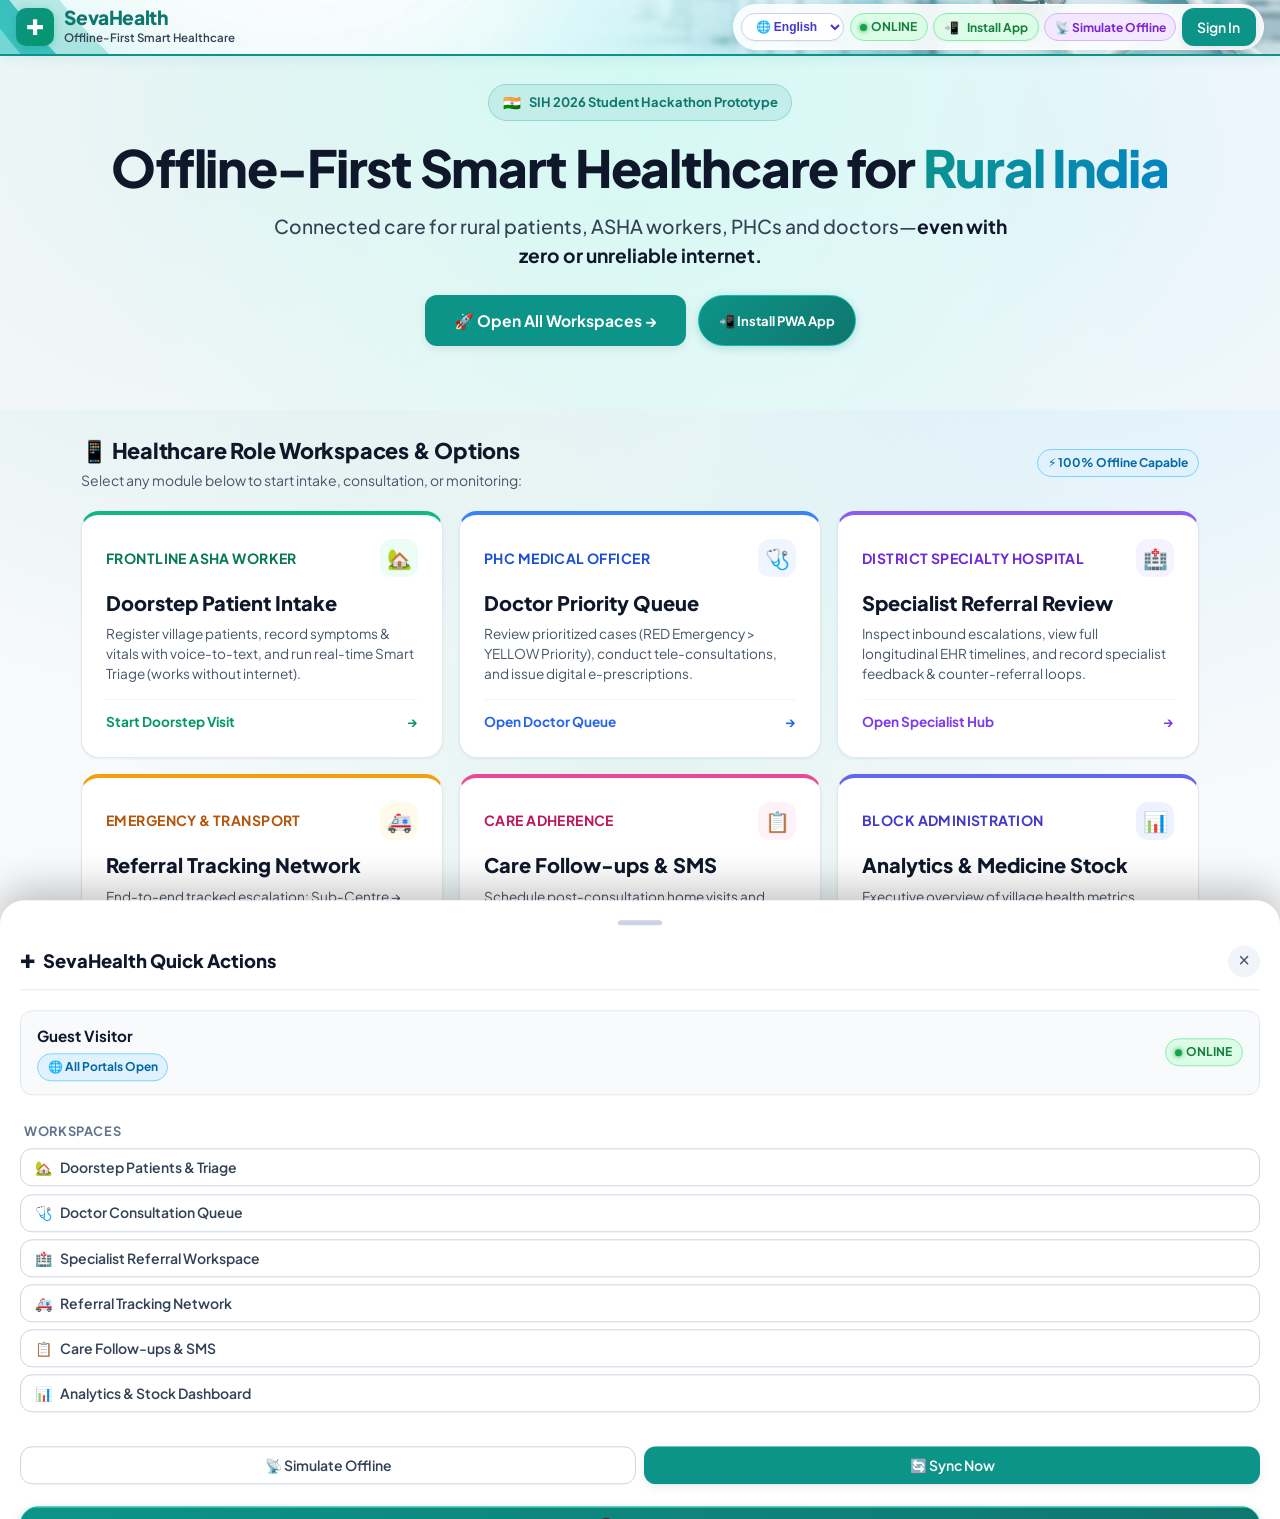
==== frontend/index.html @ 1b8fa529 "feat(mobile): add full module options hub, bottom nav, and drawer to landing page with zero header c" ====
<!DOCTYPE html>
<html lang="en">
<head>
  <meta charset="UTF-8">
  <meta name="viewport" content="width=device-width, initial-scale=1.0, maximum-scale=1.0, user-scalable=no, viewport-fit=cover">
  <title>SevaHealth - Offline-First Smart Healthcare for Rural India</title>
  <meta name="description" content="Connected care for rural patients, ASHA workers, PHCs and doctors—even with unreliable internet. SIH 2026 Prototype.">
  <link rel="manifest" href="manifest.json">
  <link rel="icon" type="image/png" sizes="192x192" href="icons/icon-192.png">
  <link rel="apple-touch-icon" href="icons/icon-192.png">
  <meta name="theme-color" content="#0d9488">
  <meta name="apple-mobile-web-app-capable" content="yes">
  <meta name="apple-mobile-web-app-status-bar-style" content="default">
  <link rel="preconnect" href="https://fonts.googleapis.com">
  <link rel="preconnect" href="https://fonts.gstatic.com" crossorigin>
  <link href="https://fonts.googleapis.com/css2?family=Plus+Jakarta+Sans:wght@400;500;600;700;800&display=swap" rel="stylesheet">
  <link rel="stylesheet" href="css/style.css?v=3.6.0">
</head>
<body class="page-landing has-bottom-nav">

  <!-- Top Navigation Header (Mobile App Bar) -->
  <header class="site-header">
    <div class="header-container">
      <a href="index.html" class="brand">
        <div class="brand-icon">✚</div>
        <div class="brand-text">
          <h1 data-i18n="app_title">SevaHealth</h1>
          <span data-i18n="app_subtitle">Offline-First Smart Healthcare</span>
        </div>
      </a>

      <div class="header-controls">
        <!-- Language Switcher -->
        <select id="lang-select">
          <option value="en">🌐 English</option>
          <option value="te">🌐 తెలుగు</option>
        </select>

        <span id="network-status-badge" class="badge badge-status-online">
          <span class="badge-status-dot status-online"></span>
          <span>ONLINE</span>
        </span>

        <!-- Desktop Only Buttons -->
        <div class="desktop-only-header" style="display: inline-flex; align-items: center; gap: 0.35rem;">
          <button id="btn-install-pwa" class="btn btn-outline btn-sm btn-pwa-pill" onclick="triggerPWAInstall()" title="Install SevaHealth App for offline use">
            <span>📲</span> <span data-i18n="btn_install_app">Install App</span>
          </button>

          <button id="btn-toggle-offline-demo" class="btn btn-outline btn-sm" onclick="toggleSimulatedOffline()">
            📡 Simulate Offline
          </button>

          <a href="login.html" class="btn btn-primary btn-sm" data-i18n="sign_in">Sign In &rarr;</a>
        </div>

        <!-- Mobile Hamburger Menu Button -->
        <button id="btn-mobile-menu" class="btn-mobile-menu" aria-label="Open Actions Menu">
          <span>☰</span>
        </button>
      </div>
    </div>
  </header>

  <!-- Hero & All Options Grid -->
  <main>
    <section style="padding: 1.75rem 1rem 2rem; background: radial-gradient(circle at 50% 5%, rgba(204, 251, 241, 0.75) 0%, rgba(248, 250, 252, 0.5) 80%);">
      <div style="max-width: 1100px; margin: 0 auto; text-align: center;">

        <div style="display: inline-flex; align-items: center; gap: 0.5rem; background: rgba(13, 148, 136, 0.1); border: 1px solid rgba(13, 148, 136, 0.25); padding: 0.35rem 0.85rem; border-radius: 9999px; margin-bottom: 1rem;">
          <span style="font-size: 0.9rem;">🇮🇳</span>
          <span style="font-size: 0.8125rem; font-weight: 700; color: #0f766e;">SIH 2026 Student Hackathon Prototype</span>
        </div>

        <h1 style="font-size: clamp(1.75rem, 5vw, 3.2rem); font-weight: 800; color: var(--slate-900); line-height: 1.2; margin-bottom: 0.85rem; letter-spacing: -0.025em;">
          Offline-First Smart Healthcare for <span style="color: var(--primary); background: linear-gradient(135deg, var(--primary), #0284c7); -webkit-background-clip: text; -webkit-text-fill-color: transparent;">Rural India</span>
        </h1>

        <p style="font-size: clamp(0.95rem, 2.2vw, 1.2rem); color: var(--slate-700); max-width: 760px; margin: 0 auto 1.5rem; line-height: 1.55; font-weight: 500;">
          Connected care for rural patients, ASHA workers, PHCs and doctors—<strong style="color: var(--slate-900);">even with zero or unreliable internet.</strong>
        </p>

        <!-- Quick Action Primary Buttons -->
        <div style="display: flex; gap: 0.75rem; justify-content: center; flex-wrap: wrap; margin-bottom: 2rem;">
          <a href="login.html" class="btn btn-primary" style="padding: 0.75rem 1.75rem; font-weight: 700;">
            🚀 Open All Workspaces &rarr;
          </a>
          <button class="btn btn-install-app" onclick="triggerPWAInstall()" style="padding: 0.75rem 1.25rem;">
            📲 Install PWA App
          </button>
        </div>

      </div>
    </section>

    <!-- App Module Options Section (Grid like Play Store / Amazon App Hub) -->
    <section style="max-width: 1150px; margin: 0 auto; padding: 1.5rem 1rem 3rem;">
      <div style="display: flex; justify-content: space-between; align-items: center; margin-bottom: 1.25rem; flex-wrap: wrap; gap: 0.5rem;">
        <div>
          <h2 style="font-size: 1.35rem; font-weight: 800; color: var(--slate-900); letter-spacing: -0.01em;">
            📱 Healthcare Role Workspaces &amp; Options
          </h2>
          <p style="font-size: 0.875rem; color: var(--slate-600);">
            Select any module below to start intake, consultation, or monitoring:
          </p>
        </div>
        <span class="badge badge-primary">⚡ 100% Offline Capable</span>
      </div>

      <!-- 6 Primary Options Tiles -->
      <div class="cards-grid" style="grid-template-columns: repeat(auto-fit, minmax(280px, 1fr)); gap: 1rem; margin-bottom: 2.5rem;">
        
        <!-- Option 1: Doorstep Intake -->
        <a href="patient.html" class="stat-card" style="text-decoration: none; border-top: 4px solid #10b981; display: flex; flex-direction: column;">
          <div class="stat-card-header">
            <span class="stat-title" style="color: #047857;">Frontline ASHA Worker</span>
            <div class="stat-icon" style="background: #ecfdf5; color: #10b981;">🏡</div>
          </div>
          <div style="font-size: 1.25rem; font-weight: 800; color: var(--slate-900); margin-bottom: 0.35rem;">
            Doorstep Patient Intake
          </div>
          <p style="font-size: 0.85rem; color: var(--slate-600); line-height: 1.45; margin-bottom: 1rem; flex: 1;">
            Register village patients, record symptoms &amp; vitals with voice-to-text, and run real-time Smart Triage (works without internet).
          </p>
          <div style="display: flex; align-items: center; justify-content: space-between; font-size: 0.85rem; font-weight: 700; color: #059669; border-top: 1px solid var(--slate-100); padding-top: 0.65rem;">
            <span>Start Doorstep Visit</span>
            <span>&rarr;</span>
          </div>
        </a>

        <!-- Option 2: Doctor Queue -->
        <a href="doctor.html" class="stat-card" style="text-decoration: none; border-top: 4px solid #3b82f6; display: flex; flex-direction: column;">
          <div class="stat-card-header">
            <span class="stat-title" style="color: #1d4ed8;">PHC Medical Officer</span>
            <div class="stat-icon" style="background: #eff6ff; color: #3b82f6;">🩺</div>
          </div>
          <div style="font-size: 1.25rem; font-weight: 800; color: var(--slate-900); margin-bottom: 0.35rem;">
            Doctor Priority Queue
          </div>
          <p style="font-size: 0.85rem; color: var(--slate-600); line-height: 1.45; margin-bottom: 1rem; flex: 1;">
            Review prioritized cases (RED Emergency &gt; YELLOW Priority), conduct tele-consultations, and issue digital e-prescriptions.
          </p>
          <div style="display: flex; align-items: center; justify-content: space-between; font-size: 0.85rem; font-weight: 700; color: #2563eb; border-top: 1px solid var(--slate-100); padding-top: 0.65rem;">
            <span>Open Doctor Queue</span>
            <span>&rarr;</span>
          </div>
        </a>

        <!-- Option 3: Specialist Portal -->
        <a href="specialist.html" class="stat-card" style="text-decoration: none; border-top: 4px solid #8b5cf6; display: flex; flex-direction: column;">
          <div class="stat-card-header">
            <span class="stat-title" style="color: #6d28d9;">District Specialty Hospital</span>
            <div class="stat-icon" style="background: #f5f3ff; color: #8b5cf6;">🏥</div>
          </div>
          <div style="font-size: 1.25rem; font-weight: 800; color: var(--slate-900); margin-bottom: 0.35rem;">
            Specialist Referral Review
          </div>
          <p style="font-size: 0.85rem; color: var(--slate-600); line-height: 1.45; margin-bottom: 1rem; flex: 1;">
            Inspect inbound escalations, view full longitudinal EHR timelines, and record specialist feedback &amp; counter-referral loops.
          </p>
          <div style="display: flex; align-items: center; justify-content: space-between; font-size: 0.85rem; font-weight: 700; color: #7c3aed; border-top: 1px solid var(--slate-100); padding-top: 0.65rem;">
            <span>Open Specialist Hub</span>
            <span>&rarr;</span>
          </div>
        </a>

        <!-- Option 4: Tracked Referrals -->
        <a href="referrals.html" class="stat-card" style="text-decoration: none; border-top: 4px solid #f59e0b; display: flex; flex-direction: column;">
          <div class="stat-card-header">
            <span class="stat-title" style="color: #b45309;">Emergency &amp; Transport</span>
            <div class="stat-icon" style="background: #fffbeb; color: #f59e0b;">🚑</div>
          </div>
          <div style="font-size: 1.25rem; font-weight: 800; color: var(--slate-900); margin-bottom: 0.35rem;">
            Referral Tracking Network
          </div>
          <p style="font-size: 0.85rem; color: var(--slate-600); line-height: 1.45; margin-bottom: 1rem; flex: 1;">
            End-to-end tracked escalation: Sub-Centre &rarr; PHC &rarr; District Hospital &rarr; Home Follow-up with zero lost cases.
          </p>
          <div style="display: flex; align-items: center; justify-content: space-between; font-size: 0.85rem; font-weight: 700; color: #d97706; border-top: 1px solid var(--slate-100); padding-top: 0.65rem;">
            <span>Track All Referrals</span>
            <span>&rarr;</span>
          </div>
        </a>

        <!-- Option 5: Follow-ups & SMS -->
        <a href="followups.html" class="stat-card" style="text-decoration: none; border-top: 4px solid #ec4899; display: flex; flex-direction: column;">
          <div class="stat-card-header">
            <span class="stat-title" style="color: #be185d;">Care Adherence</span>
            <div class="stat-icon" style="background: #fdf2f8; color: #ec4899;">📋</div>
          </div>
          <div style="font-size: 1.25rem; font-weight: 800; color: var(--slate-900); margin-bottom: 0.35rem;">
            Care Follow-ups &amp; SMS
          </div>
          <p style="font-size: 0.85rem; color: var(--slate-600); line-height: 1.45; margin-bottom: 1rem; flex: 1;">
            Schedule post-consultation home visits and trigger automated bilingual SMS reminders (English &amp; Telugu).
          </p>
          <div style="display: flex; align-items: center; justify-content: space-between; font-size: 0.85rem; font-weight: 700; color: #db2777; border-top: 1px solid var(--slate-100); padding-top: 0.65rem;">
            <span>View Follow-up Tasks</span>
            <span>&rarr;</span>
          </div>
        </a>

        <!-- Option 6: Administrator Dashboard -->
        <a href="dashboard.html" class="stat-card" style="text-decoration: none; border-top: 4px solid #6366f1; display: flex; flex-direction: column;">
          <div class="stat-card-header">
            <span class="stat-title" style="color: #4338ca;">Block Administration</span>
            <div class="stat-icon" style="background: #eef2ff; color: #6366f1;">📊</div>
          </div>
          <div style="font-size: 1.25rem; font-weight: 800; color: var(--slate-900); margin-bottom: 0.35rem;">
            Analytics &amp; Medicine Stock
          </div>
          <p style="font-size: 0.85rem; color: var(--slate-600); line-height: 1.45; margin-bottom: 1rem; flex: 1;">
            Executive overview of village health metrics, high-risk flags, PHC drug inventory, and offline sync health.
          </p>
          <div style="display: flex; align-items: center; justify-content: space-between; font-size: 0.85rem; font-weight: 700; color: #4f46e5; border-top: 1px solid var(--slate-100); padding-top: 0.65rem;">
            <span>Open Analytics Dashboard</span>
            <span>&rarr;</span>
          </div>
        </a>

      </div>

      <!-- Care Journey Visual Flow Diagram -->
      <div id="care-journey" style="background: var(--white); border: 1.5px solid var(--slate-200); border-radius: var(--radius-lg); padding: 1.75rem 1.25rem; box-shadow: var(--shadow-sm); margin-bottom: 2rem;">
        <h3 style="font-size: 1.1rem; text-transform: uppercase; letter-spacing: 0.05em; color: var(--slate-600); margin-bottom: 1rem; font-weight: 800; text-align: center;">
          🌟 Seamless Rural Care Journey (Continuous Loop)
        </h3>

        <div class="flow-diagram">
          <div class="flow-step"><span>🏡</span> Doorstep Patient</div>
          <div class="flow-arrow">&rarr;</div>
          <div class="flow-step"><span>🩺</span> ASHA Worker (Offline)</div>
          <div class="flow-arrow">&rarr;</div>
          <div class="flow-step"><span style="color:var(--risk-red);">⚡</span> Smart Triage</div>
          <div class="flow-arrow">&rarr;</div>
          <div class="flow-step"><span>👨‍⚕️</span> PHC Doctor Consult</div>
          <div class="flow-arrow">&rarr;</div>
          <div class="flow-step"><span>🚑</span> Tracked Referral</div>
          <div class="flow-arrow">&rarr;</div>
          <div class="flow-step"><span>📋</span> Home Follow-up</div>
        </div>

        <p style="font-size: 0.95rem; color: var(--primary-dark); font-weight: 700; margin-top: 1rem; text-align: center;">
          &ldquo;Care continues even when the internet does not.&rdquo;
        </p>
      </div>

    </section>
  </main>

  <!-- Mobile Actions Drawer & Backdrop -->
  <div id="mobile-drawer-backdrop" class="mobile-drawer-backdrop"></div>
  <div id="mobile-actions-drawer" class="mobile-actions-drawer">
    <div class="mobile-drawer-handle"></div>
    <div class="mobile-drawer-header">
      <div class="mobile-drawer-title">
        <span>✚</span> <span>SevaHealth Quick Actions</span>
      </div>
      <button id="mobile-drawer-close" class="mobile-drawer-close">&times;</button>
    </div>
    <div class="mobile-drawer-body">
      
      <!-- User / Guest Card -->
      <div class="mobile-drawer-user-card">
        <div>
          <strong id="mobile-user-name" style="display: block; font-size: 0.95rem; color: var(--slate-900);">Guest Visitor</strong>
          <span id="mobile-user-role-badge" class="badge badge-primary" style="margin-top: 0.25rem;">🌐 All Portals Open</span>
        </div>
        <span id="mobile-network-status-badge" class="badge badge-status-online">
          <span class="badge-status-dot status-online"></span>
          <span>ONLINE</span>
        </span>
      </div>

      <!-- Quick Links to All 6 Options -->
      <div style="display: flex; flex-direction: column; gap: 0.45rem; margin: 0.75rem 0;">
        <strong style="font-size: 0.8rem; text-transform: uppercase; color: var(--slate-500); letter-spacing: 0.05em; padding-left: 0.25rem;">Workspaces</strong>
        <a href="patient.html" class="btn btn-outline btn-sm btn-block" style="justify-content: flex-start; text-align: left;">
          <span>🏡</span> <span>Doorstep Patients &amp; Triage</span>
        </a>
        <a href="doctor.html" class="btn btn-outline btn-sm btn-block" style="justify-content: flex-start; text-align: left;">
          <span>🩺</span> <span>Doctor Consultation Queue</span>
        </a>
        <a href="specialist.html" class="btn btn-outline btn-sm btn-block" style="justify-content: flex-start; text-align: left;">
          <span>🏥</span> <span>Specialist Referral Workspace</span>
        </a>
        <a href="referrals.html" class="btn btn-outline btn-sm btn-block" style="justify-content: flex-start; text-align: left;">
          <span>🚑</span> <span>Referral Tracking Network</span>
        </a>
        <a href="followups.html" class="btn btn-outline btn-sm btn-block" style="justify-content: flex-start; text-align: left;">
          <span>📋</span> <span>Care Follow-ups &amp; SMS</span>
        </a>
        <a href="dashboard.html" class="btn btn-outline btn-sm btn-block" style="justify-content: flex-start; text-align: left;">
          <span>📊</span> <span>Analytics &amp; Stock Dashboard</span>
        </a>
      </div>

      <!-- Offline Controls -->
      <div style="display: grid; grid-template-columns: 1fr 1fr; gap: 0.5rem; margin-top: 0.5rem;">
        <button id="mobile-btn-toggle-offline" class="btn btn-outline btn-sm btn-block" onclick="toggleSimulatedOffline()">
          📡 Simulate Offline
        </button>
        <button id="mobile-btn-sync-now" class="btn btn-primary btn-sm btn-block" onclick="syncPendingRecords()">
          🔄 Sync Now
        </button>
      </div>

      <button class="btn btn-install-app btn-block" onclick="triggerPWAInstall()" style="margin-top: 0.5rem;">
        <span>📲</span> <span data-i18n="btn_install_app">Install SevaHealth App</span>
      </button>

      <a href="login.html" class="btn btn-primary btn-block" style="margin-top: 0.5rem;">
        🔑 Sign In / Switch Role &rarr;
      </a>
    </div>
  </div>

  <!-- Native Mobile Bottom Navigation Bar (5 Main Tabs) -->
  <nav class="mobile-bottom-nav">
    <a href="index.html" class="mobile-nav-item active">
      <span class="mobile-nav-icon">🏠</span>
      <span class="mobile-nav-label">Home</span>
    </a>
    <a href="dashboard.html" class="mobile-nav-item">
      <span class="mobile-nav-icon">📊</span>
      <span class="mobile-nav-label" data-i18n="nav_dashboard">Dashboard</span>
    </a>
    <a href="patient.html" class="mobile-nav-item">
      <span class="mobile-nav-icon">🏡</span>
      <span class="mobile-nav-label" data-i18n="nav_patients">Patients</span>
    </a>
    <a href="doctor.html" class="mobile-nav-item">
      <span class="mobile-nav-icon">🩺</span>
      <span class="mobile-nav-label" data-i18n="nav_doctor_queue">Doctor</span>
    </a>
    <a href="login.html" class="mobile-nav-item">
      <span class="mobile-nav-icon">🔑</span>
      <span class="mobile-nav-label" data-i18n="sign_in">Sign In</span>
    </a>
  </nav>

  <!-- Footer -->
  <footer style="background: var(--white); border-top: 1px solid var(--slate-200); padding: 1.5rem; text-align: center; font-size: 0.85rem; color: var(--slate-500); margin-top: auto;">
    <p>&copy; 2026 <strong>SevaHealth</strong> &bull; Offline-First Smart Healthcare for Rural India</p>
  </footer>

  <script src="js/api.js?v=3.6.0"></script>
  <script src="js/i18n.js?v=3.6.0"></script>
  <script src="js/offline.js?v=3.6.0"></script>
  <script src="js/auth.js?v=3.6.0"></script>
</body>
</html>
---- frontend/css/style.css ----
/* ==========================================================================
   SevaHealth - Responsive Healthcare Design System
   Offline-First Smart Healthcare for Rural India (SIH 2026 Prototype)
   ========================================================================== */

:root {
  /* Brand Palette */
  --primary: #0d9488;
  --primary-hover: #0f766e;
  --primary-dark: #115e59;
  --primary-light: #f0fdfa;
  --primary-border: #99f6e4;

  /* Neutrals */
  --slate-900: #0f172a;
  --slate-800: #1e293b;
  --slate-700: #334155;
  --slate-600: #475569;
  --slate-500: #64748b;
  --slate-400: #94a3b8;
  --slate-300: #cbd5e1;
  --slate-200: #e2e8f0;
  --slate-100: #f1f5f9;
  --slate-50: #f8fafc;
  --white: #ffffff;

  /* Triage Acuity Colors */
  --risk-red: #ef4444;
  --risk-red-bg: #fef2f2;
  --risk-red-border: #fca5a5;

  --risk-yellow: #f59e0b;
  --risk-yellow-bg: #fffbeb;
  --risk-yellow-border: #fcd34d;

  --risk-green: #10b981;
  --risk-green-bg: #ecfdf5;
  --risk-green-border: #86efac;

  /* Status Badges */
  --status-info: #3b82f6;
  --status-purple: #8b5cf6;

  /* Layout & Typography */
  --font-family: 'Plus Jakarta Sans', system-ui, -apple-system, sans-serif;
  --radius-sm: 8px;
  --radius-md: 12px;
  --radius-lg: 18px;
  --radius-full: 9999px;
  --shadow-xs: 0 1px 3px rgba(15, 23, 42, 0.06);
  --shadow-sm: 0 3px 8px rgba(15, 23, 42, 0.08);
  --shadow-md: 0 8px 18px rgba(15, 23, 42, 0.1);
  --shadow-lg: 0 14px 32px rgba(15, 23, 42, 0.12);
  --shadow-xl: 0 24px 44px rgba(15, 23, 42, 0.16);
  --transition: all 0.2s ease-in-out;
  --bottom-nav-height: 60px;
  --safe-bottom: env(safe-area-inset-bottom, 0px);
  --safe-top: env(safe-area-inset-top, 0px);
}

html {
  box-sizing: border-box;
  -webkit-text-size-adjust: 100%;
  overflow-x: hidden;
  width: 100%;
}

*, *::before, *::after {
  box-sizing: border-box;
  margin: 0;
  padding: 0;
}

body {
  font-family: var(--font-family);
  background-color: #f8fafc;
  background-image: radial-gradient(circle at 15% 15%, rgba(13, 148, 136, 0.08) 0%, transparent 40%),
                    radial-gradient(circle at 85% 20%, rgba(14, 165, 233, 0.08) 0%, transparent 45%),
                    linear-gradient(180deg, #f0fdfa 0%, #f8fafc 300px, #f1f5f9 100%);
  background-attachment: fixed;
  color: var(--slate-800);
  font-size: 16px;
  line-height: 1.6;
  min-height: 100vh;
  min-height: 100dvh;
  display: flex;
  flex-direction: column;
  -webkit-font-smoothing: antialiased;
  overflow-x: hidden;
  width: 100%;
  max-width: 100vw;
}

/* Page-Specific Relevant Healthcare Backgrounds */
body.page-landing {
  background: radial-gradient(circle at 15% 12%, rgba(13, 148, 136, 0.14) 0%, transparent 45%),
              radial-gradient(circle at 85% 18%, rgba(14, 165, 233, 0.14) 0%, transparent 50%),
              radial-gradient(circle at 50% 80%, rgba(16, 185, 129, 0.09) 0%, transparent 55%),
              #f8fafc;
  background-attachment: fixed;
}

body.page-login {
  background-color: #051329 !important;
  background-image: linear-gradient(135deg, rgba(8, 24, 48, 0.60) 0%, rgba(3, 15, 38, 0.78) 100%),
                    url('../images/login-bg.jpg') !important;
  background-position: center center !important;
  background-size: cover !important;
  background-repeat: no-repeat !important;
  background-attachment: fixed !important;
  min-height: 100vh !important;
  min-height: 100dvh !important;
}

body.page-dashboard {
  background: radial-gradient(circle at 90% 12%, rgba(14, 165, 233, 0.11) 0%, transparent 40%),
              radial-gradient(circle at 10% 28%, rgba(13, 148, 136, 0.10) 0%, transparent 45%),
              linear-gradient(180deg, #f0fdfa 0%, #f8fafc 240px, #f1f5f9 100%);
  background-attachment: fixed;
}

body.page-patient {
  background: radial-gradient(circle at 20% 15%, rgba(16, 185, 129, 0.12) 0%, transparent 45%),
              radial-gradient(circle at 80% 40%, rgba(13, 148, 136, 0.10) 0%, transparent 45%),
              linear-gradient(180deg, #ecfdf5 0%, #f8fafc 260px, #f1f5f9 100%);
  background-attachment: fixed;
}

body.page-doctor {
  background: radial-gradient(circle at 75% 15%, rgba(59, 130, 246, 0.11) 0%, transparent 45%),
              radial-gradient(circle at 20% 55%, rgba(13, 148, 136, 0.10) 0%, transparent 40%),
              linear-gradient(180deg, #eff6ff 0%, #f8fafc 260px, #f1f5f9 100%);
  background-attachment: fixed;
}

body.page-specialist {
  background: radial-gradient(circle at 80% 15%, rgba(139, 92, 246, 0.14) 0%, transparent 45%),
              radial-gradient(circle at 15% 45%, rgba(14, 165, 233, 0.10) 0%, transparent 40%),
              linear-gradient(180deg, #f5f3ff 0%, #f8fafc 260px, #f1f5f9 100%);
  background-attachment: fixed;
}

body.page-referrals {
  background: radial-gradient(circle at 85% 18%, rgba(245, 158, 11, 0.10) 0%, transparent 45%),
              radial-gradient(circle at 15% 35%, rgba(99, 102, 241, 0.10) 0%, transparent 45%),
              linear-gradient(180deg, #fffbeb 0%, #f8fafc 260px, #f1f5f9 100%);
  background-attachment: fixed;
}

body.page-followups {
  background: radial-gradient(circle at 25% 18%, rgba(139, 92, 246, 0.10) 0%, transparent 45%),
              radial-gradient(circle at 80% 50%, rgba(16, 185, 129, 0.10) 0%, transparent 45%),
              linear-gradient(180deg, #fdf4ff 0%, #f8fafc 260px, #f1f5f9 100%);
  background-attachment: fixed;
}

a {
  color: var(--primary);
  text-decoration: none;
  transition: var(--transition);
}

a:hover {
  color: var(--primary-hover);
}

.code-font {
  font-family: 'Consolas', 'Courier New', monospace;
  font-size: 0.95rem;
  letter-spacing: 0.04em;
}

.text-muted { color: var(--slate-500); font-size: 0.875rem; }
.text-danger { color: var(--risk-red); }

/* --------------------------------------------------------------------------
   Header & Top Navigation
   -------------------------------------------------------------------------- */
.site-header {
  background: #ffffff url('../images/header-banner.jpg') no-repeat right center / cover;
  border-bottom: 2px solid #0d9488;
  position: sticky;
  top: 0;
  z-index: 100;
  box-shadow: 0 2px 12px rgba(13, 148, 136, 0.1);
  min-height: 52px;
  display: flex;
  align-items: center;
  width: 100%;
}

.header-container {
  max-width: 1560px;
  width: 100%;
  margin: 0 auto;
  padding: 0.25rem 1rem;
  display: flex;
  align-items: center;
  justify-content: space-between;
  gap: 0.5rem;
}

.brand {
  display: flex;
  align-items: center;
  gap: 0.65rem;
  text-decoration: none;
  background: transparent !important;
  padding: 0.1rem 0;
  flex-shrink: 0;
}

.brand-icon {
  width: 38px;
  height: 38px;
  background: linear-gradient(135deg, #0d9488, #059669);
  color: var(--white);
  border-radius: 10px;
  display: flex;
  align-items: center;
  justify-content: center;
  font-size: 1.35rem;
  font-weight: 800;
  box-shadow: 0 2px 8px rgba(13, 148, 136, 0.3);
  flex-shrink: 0;
}

.brand-text h1 {
  font-size: 1.2rem;
  font-weight: 800;
  color: #0f766e;
  line-height: 1.1;
  letter-spacing: -0.02em;
  margin: 0;
}

.brand-text span {
  font-size: 0.72rem;
  font-weight: 600;
  color: #334155;
  display: block;
  margin-top: 0.05rem;
  white-space: nowrap;
}

.header-controls {
  display: flex;
  align-items: center;
  gap: 0.35rem;
  background: rgba(255, 255, 255, 0.88);
  backdrop-filter: blur(12px);
  -webkit-backdrop-filter: blur(12px);
  padding: 0.2rem 0.45rem;
  border-radius: 9999px;
  border: 1px solid rgba(255, 255, 255, 0.95);
  box-shadow: 0 1px 6px rgba(0, 0, 0, 0.04);
}

/* --------------------------------------------------------------------------
   Badges & Pills matching Reference Header (Ultra-Compact)
   -------------------------------------------------------------------------- */
.badge {
  display: inline-flex;
  align-items: center;
  gap: 0.25rem;
  padding: 0.25rem 0.6rem;
  font-size: 0.75rem;
  font-weight: 700;
  border-radius: 9999px;
  line-height: 1;
  white-space: nowrap;
  flex-shrink: 0;
}

#lang-select {
  width: auto !important;
  max-width: 110px !important;
  background: #ffffff;
  color: #4338ca;
  border: 1.5px solid #cbd5e1;
  border-radius: 9999px;
  font-weight: 700;
  font-size: 0.75rem !important;
  padding: 0.25rem 0.6rem !important;
  min-height: 28px !important;
  cursor: pointer;
  box-shadow: 0 1px 2px rgba(0, 0, 0, 0.04);
  outline: none;
  transition: all 0.2s ease;
  white-space: nowrap;
  flex-shrink: 0;
}

#lang-select:hover {
  border-color: #818cf8;
}

#btn-install-pwa, .btn-pwa-pill {
  background: #dcfce7 !important;
  color: #15803d !important;
  border: 1px solid #86efac !important;
  border-radius: 9999px !important;
  font-size: 0.75rem !important;
  font-weight: 700 !important;
  padding: 0.25rem 0.6rem !important;
  min-height: 28px !important;
  box-shadow: 0 1px 2px rgba(22, 163, 74, 0.08) !important;
  cursor: pointer;
  white-space: nowrap;
  flex-shrink: 0;
}

#btn-toggle-offline-demo {
  background: #f3e8ff !important;
  color: #7e22ce !important;
  border: 1px solid #d8b4fe !important;
  border-radius: 9999px !important;
  font-size: 0.75rem !important;
  font-weight: 700 !important;
  padding: 0.25rem 0.6rem !important;
  min-height: 28px !important;
  cursor: pointer;
  transition: all 0.2s ease;
  white-space: nowrap;
  flex-shrink: 0;
}

#btn-toggle-offline-demo:hover {
  background: #e9d5ff !important;
  transform: translateY(-1px);
}

.badge-status-online {
  background: #dcfce7 !important;
  color: #15803d !important;
  border: 1px solid #86efac !important;
  border-radius: 9999px !important;
  font-weight: 700 !important;
  font-size: 0.75rem !important;
  padding: 0.25rem 0.6rem !important;
  min-height: 28px !important;
  white-space: nowrap;
  flex-shrink: 0;
}

.badge-status-offline {
  background: #fee2e2 !important;
  color: #991b1b !important;
  border: 1px solid #fca5a5 !important;
  border-radius: 9999px !important;
  font-weight: 800 !important;
  font-size: 0.75rem !important;
  padding: 0.25rem 0.6rem !important;
  min-height: 28px !important;
  white-space: nowrap;
  flex-shrink: 0;
  animation: pulse 2s infinite;
}

.badge-status-dot {
  width: 7px;
  height: 7px;
  border-radius: 50%;
  background-color: currentColor;
}

.status-online {
  color: #16a34a !important;
  background-color: #16a34a !important;
  box-shadow: 0 0 5px #16a34a;
}

.status-offline {
  color: #dc2626 !important;
  background-color: #dc2626 !important;
}

#sync-status-indicator, .badge-primary {
  background: #e0f2fe !important;
  color: #0369a1 !important;
  border: 1px solid #7dd3fc !important;
  border-radius: 9999px !important;
  font-weight: 700 !important;
  font-size: 0.75rem !important;
  padding: 0.25rem 0.6rem !important;
  min-height: 28px !important;
  white-space: nowrap;
  flex-shrink: 0;
}

#btn-sync-now {
  background: #0d9488 !important;
  color: #ffffff !important;
  border: none !important;
  border-radius: 9999px !important;
  font-weight: 700 !important;
  font-size: 0.75rem !important;
  padding: 0.25rem 0.75rem !important;
  min-height: 28px !important;
  box-shadow: 0 2px 6px rgba(13, 148, 136, 0.25) !important;
  cursor: pointer;
  transition: all 0.2s ease;
  white-space: nowrap;
  flex-shrink: 0;
}

#btn-sync-now:hover {
  background: #0f766e !important;
  transform: translateY(-1px);
  box-shadow: 0 3px 10px rgba(13, 148, 136, 0.35) !important;
}

#user-role-badge {
  border-radius: 9999px !important;
  font-weight: 700 !important;
  font-size: 0.75rem !important;
  padding: 0.25rem 0.6rem !important;
  min-height: 28px !important;
  white-space: nowrap;
  flex-shrink: 0;
}

.badge-healthworker {
  background: #fef3c7 !important;
  color: #b45309 !important;
  border: 1px solid #fcd34d !important;
}

.badge-doctor {
  background: #eff6ff !important;
  color: #1d4ed8 !important;
  border: 1px solid #93c5fd !important;
}

.badge-specialist {
  background: #f5f3ff !important;
  color: #6d28d9 !important;
  border: 1px solid #c4b5fd !important;
}

.badge-admin {
  background: #fdf4ff !important;
  color: #86198f !important;
  border: 1px solid #f0abfc !important;
}

#btn-logout {
  background: #ffffff !important;
  color: #ef4444 !important;
  border: 1.5px solid #fca5a5 !important;
  border-radius: 9999px !important;
  font-weight: 700 !important;
  font-size: 0.75rem !important;
  padding: 0.25rem 0.7rem !important;
  min-height: 28px !important;
  box-shadow: 0 1px 3px rgba(239, 68, 68, 0.08) !important;
  cursor: pointer;
  transition: all 0.2s ease;
  white-space: nowrap;
  flex-shrink: 0;
}

#btn-logout:hover {
  background: #fef2f2 !important;
  border-color: #ef4444 !important;
  transform: translateY(-1px);
}

.badge-warning { background: var(--risk-yellow-bg); color: #92400e; border: 1px solid var(--risk-yellow-border); }
.badge-danger { background: var(--risk-red-bg); color: #991b1b; border: 1px solid var(--risk-red-border); }

.badge-risk-red { background: var(--risk-red-bg); color: #b91c1c; border: 1px solid var(--risk-red-border); font-weight: 800; font-size: 0.85rem; }
.badge-risk-yellow { background: var(--risk-yellow-bg); color: #b45309; border: 1px solid var(--risk-yellow-border); font-weight: 800; font-size: 0.85rem; }
.badge-risk-green { background: var(--risk-green-bg); color: #047857; border: 1px solid var(--risk-green-border); font-weight: 800; font-size: 0.85rem; }



@keyframes pulse {
  0%, 100% { opacity: 1; }
  50% { opacity: 0.6; }
}

/* --------------------------------------------------------------------------
   Buttons & Form Controls
   -------------------------------------------------------------------------- */
.btn {
  display: inline-flex;
  align-items: center;
  justify-content: center;
  gap: 0.5rem;
  font-family: inherit;
  font-size: 0.98rem;
  font-weight: 600;
  padding: 0.68rem 1.35rem;
  min-height: 46px;
  border-radius: var(--radius-md);
  border: 1px solid transparent;
  cursor: pointer;
  transition: var(--transition);
  text-decoration: none;
}

.btn-primary { background: var(--primary); color: var(--white); box-shadow: var(--shadow-sm); }
.btn-primary:hover { background: var(--primary-hover); transform: translateY(-1px); box-shadow: var(--shadow-md); }
.btn-outline { background: var(--white); color: var(--slate-700); border-color: var(--slate-300); }
.btn-outline:hover { background: var(--slate-100); color: var(--slate-900); }
.btn-danger-outline { background: transparent; color: var(--risk-red); border-color: var(--risk-red-border); }
.btn-danger-outline:hover { background: var(--risk-red-bg); }

.btn-sm { min-height: 38px; padding: 0.35rem 0.9rem; font-size: 0.875rem; }
.btn-block { width: 100%; }

.form-group { margin-bottom: 1.25rem; }
.form-label { display: block; font-size: 0.95rem; font-weight: 700; color: var(--slate-800); margin-bottom: 0.4rem; }

.form-input, .form-select, .form-textarea {
  width: 100%;
  min-height: 46px;
  padding: 0.68rem 0.95rem;
  font-family: inherit;
  font-size: 1rem;
  color: var(--slate-900);
  background: var(--slate-50);
  border: 1.5px solid var(--slate-300);
  border-radius: var(--radius-md);
  transition: var(--transition);
}

.form-input:focus, .form-select:focus, .form-textarea:focus {
  outline: none;
  border-color: var(--primary);
  background: var(--white);
  box-shadow: 0 0 0 3.5px rgba(13, 148, 136, 0.18);
}

.form-textarea { min-height: 95px; resize: vertical; }

.voice-recording {
  background: #fee2e2 !important;
  color: #b91c1c !important;
  border-color: #f87171 !important;
  animation: pulse 1s infinite;
}

/* --------------------------------------------------------------------------
   App Layout Shell
   -------------------------------------------------------------------------- */
.app-layout {
  display: flex;
  flex: 1;
  min-height: calc(100vh - 68px);
  background: transparent;
}

.app-sidebar {
  width: 270px;
  background: rgba(255, 255, 255, 0.96);
  backdrop-filter: blur(10px);
  border-right: 1px solid var(--slate-200);
  display: flex;
  flex-direction: column;
  box-shadow: var(--shadow-xs);
}

.sidebar-nav {
  padding: 1.25rem 0.85rem;
  display: flex;
  flex-direction: column;
  gap: 0.45rem;
}

.nav-link {
  display: flex;
  align-items: center;
  gap: 0.85rem;
  padding: 0.75rem 1rem;
  border-radius: var(--radius-md);
  color: var(--slate-700);
  font-size: 0.95rem;
  font-weight: 600;
  text-decoration: none;
  transition: var(--transition);
}

.nav-link:hover { background: var(--slate-100); color: var(--slate-900); }
.nav-link.active { background: var(--primary-light); color: var(--primary-dark); border: 1px solid var(--primary-border); font-weight: 700; }

.app-main-content {
  flex: 1;
  padding: 1.75rem 2rem;
  max-width: 1350px;
  margin: 0 auto;
  width: 100%;
}

/* --------------------------------------------------------------------------
   Dashboard & Hero Banners
   -------------------------------------------------------------------------- */
.welcome-banner {
  background: linear-gradient(135deg, var(--slate-900), #1e293b);
  color: var(--white);
  border-radius: var(--radius-lg);
  padding: 1.75rem 2rem;
  margin-bottom: 2rem;
  display: flex;
  flex-wrap: wrap;
  align-items: center;
  justify-content: space-between;
  gap: 1.25rem;
  box-shadow: var(--shadow-sm);
}

.banner-pill {
  background: rgba(255, 255, 255, 0.15);
  border: 1px solid rgba(255, 255, 255, 0.25);
  padding: 0.45rem 1rem;
  border-radius: var(--radius-full);
  font-size: 0.875rem;
  font-weight: 600;
}

/* --------------------------------------------------------------------------
   KPI Metric Cards Grid (6+ KPIs)
   -------------------------------------------------------------------------- */
.cards-grid {
  display: grid;
  grid-template-columns: repeat(auto-fit, minmax(220px, 1fr));
  gap: 1.5rem;
  margin-bottom: 2.25rem;
}

.stat-card {
  background: var(--white);
  border-radius: var(--radius-lg);
  border: 1px solid var(--slate-200);
  padding: 1.5rem;
  box-shadow: var(--shadow-xs);
  transition: var(--transition);
}

.stat-card:hover { transform: translateY(-2px); box-shadow: var(--shadow-md); }
.stat-card-header { display: flex; align-items: center; justify-content: space-between; margin-bottom: 0.6rem; }
.stat-title { font-size: 0.875rem; font-weight: 700; color: var(--slate-600); text-transform: uppercase; letter-spacing: 0.03em; }
.stat-icon { width: 38px; height: 38px; border-radius: var(--radius-md); display: flex; align-items: center; justify-content: center; font-size: 1.25rem; }
.stat-value { font-size: 2.5rem; font-weight: 800; color: var(--slate-900); line-height: 1; margin-bottom: 0.4rem; }
.stat-footer { font-size: 0.8125rem; color: var(--slate-500); }

/* --------------------------------------------------------------------------
   Smart Triage Result Box
   -------------------------------------------------------------------------- */
.triage-result-card {
  border-radius: var(--radius-lg);
  padding: 1.75rem;
  margin: 1.75rem 0;
  box-shadow: var(--shadow-md);
  border: 2px solid;
}

.triage-result-red { background: var(--risk-red-bg); border-color: var(--risk-red); }
.triage-result-yellow { background: var(--risk-yellow-bg); border-color: var(--risk-yellow); }
.triage-result-green { background: var(--risk-green-bg); border-color: var(--risk-green); }

.triage-header { display: flex; align-items: center; justify-content: space-between; margin-bottom: 1rem; flex-wrap: wrap; gap: 0.75rem; }
.triage-badge-pill { font-size: 1.15rem; padding: 0.45rem 1.15rem; border-radius: var(--radius-full); }
.triage-dest-tag { font-size: 0.95rem; font-weight: 700; background: rgba(0,0,0,0.06); padding: 0.35rem 0.85rem; border-radius: var(--radius-sm); }
.triage-row { margin-bottom: 0.6rem; font-size: 1rem; }
.triage-label { font-weight: 700; }
.triage-val { font-weight: 500; }

/* --------------------------------------------------------------------------
   Doctor Priority Queue Cards
   -------------------------------------------------------------------------- */
.doctor-queue-card {
  background: var(--white);
  border: 1px solid var(--slate-200);
  border-radius: var(--radius-lg);
  padding: 1.5rem;
  margin-bottom: 1.5rem;
  box-shadow: var(--shadow-xs);
  transition: var(--transition);
}

.queue-card-red { border-left: 6px solid var(--risk-red); background: #fffbfb; }
.queue-card-yellow { border-left: 6px solid var(--risk-yellow); background: #fffdfa; }

.queue-card-top { display: flex; align-items: center; justify-content: space-between; margin-bottom: 1rem; flex-wrap: wrap; gap: 0.85rem; }
.queue-patient-meta { display: flex; align-items: center; gap: 0.75rem; flex-wrap: wrap; }
.queue-patient-name { font-size: 1.15rem; font-weight: 800; color: var(--slate-900); }
.queue-village { font-size: 0.875rem; color: var(--slate-500); }

.queue-vitals-row { display: flex; gap: 0.6rem; flex-wrap: wrap; margin-bottom: 0.85rem; }
.v-pill { background: var(--slate-100); border: 1px solid var(--slate-200); padding: 0.35rem 0.75rem; border-radius: var(--radius-sm); font-size: 0.875rem; font-weight: 600; }

.queue-symptoms-snippet { font-size: 0.95rem; color: var(--slate-700); margin-bottom: 0.6rem; }
.queue-card-footer { font-size: 0.8125rem; color: var(--slate-500); border-top: 1px dashed var(--slate-200); padding-top: 0.6rem; }

/* --------------------------------------------------------------------------
   Care Journey Longitudinal Timeline
   -------------------------------------------------------------------------- */
.timeline-container {
  position: relative;
  padding-left: 2.25rem;
  margin-top: 1.75rem;
}

.timeline-container::before {
  content: '';
  position: absolute;
  left: 8px;
  top: 0;
  bottom: 0;
  width: 3px;
  background: var(--slate-200);
}

.timeline-item {
  position: relative;
  margin-bottom: 1.75rem;
}

.timeline-marker {
  position: absolute;
  left: -2.25rem;
  top: 4px;
  width: 19px;
  height: 19px;
  border-radius: 50%;
  background: var(--primary);
  border: 3px solid var(--white);
  box-shadow: 0 0 0 2px var(--slate-300);
}

.marker-danger { background: var(--risk-red); }
.marker-warning { background: var(--risk-yellow); }
.marker-success { background: var(--risk-green); }
.marker-info { background: var(--status-info); }
.marker-purple { background: var(--status-purple); }

.timeline-card {
  background: var(--white);
  border: 1px solid var(--slate-200);
  border-radius: var(--radius-md);
  padding: 1.25rem;
  box-shadow: var(--shadow-xs);
}

.timeline-header { display: flex; justify-content: space-between; align-items: center; margin-bottom: 0.35rem; }
.timeline-header h4 { font-size: 1.05rem; font-weight: 800; color: var(--slate-900); }
.timeline-time { font-size: 0.8125rem; color: var(--slate-400); }
.timeline-subtitle { font-size: 0.9375rem; color: var(--slate-600); }

/* --------------------------------------------------------------------------
   Tables
   -------------------------------------------------------------------------- */
.table-responsive { overflow-x: auto; background: var(--white); border-radius: var(--radius-lg); border: 1px solid var(--slate-200); }
.data-table { width: 100%; border-collapse: collapse; text-align: left; font-size: 0.95rem; }
.data-table th { background: var(--slate-50); padding: 1rem 1.15rem; font-weight: 700; color: var(--slate-700); border-bottom: 1.5px solid var(--slate-200); }
.data-table td { padding: 1rem 1.15rem; border-bottom: 1px solid var(--slate-100); vertical-align: middle; }
.data-table tr:hover { background: #f8fafc; }

/* --------------------------------------------------------------------------
   Modals
   -------------------------------------------------------------------------- */
.modal-backdrop {
  position: fixed;
  inset: 0;
  background: rgba(15, 23, 42, 0.7);
  backdrop-filter: blur(5px);
  z-index: 1000;
  display: flex;
  align-items: center;
  justify-content: center;
  padding: 1rem;
}

.modal-card {
  background: var(--white);
  border-radius: var(--radius-lg);
  max-width: 680px;
  width: 100%;
  max-height: 90vh;
  overflow-y: auto;
  box-shadow: var(--shadow-xl);
  padding: 2rem;
}

.modal-header { display: flex; align-items: center; justify-content: space-between; margin-bottom: 1.5rem; padding-bottom: 0.85rem; border-bottom: 1px solid var(--slate-200); }
.modal-close-btn { background: none; border: none; font-size: 1.75rem; cursor: pointer; color: var(--slate-400); }
.modal-close-btn:hover { color: var(--slate-800); }

/* --------------------------------------------------------------------------
   Care Journey Visual Flow (Landing Page)
   -------------------------------------------------------------------------- */
.flow-diagram {
  display: flex;
  align-items: center;
  justify-content: center;
  gap: 0.6rem;
  flex-wrap: wrap;
  margin: 2.25rem 0;
}

.flow-step {
  background: var(--white);
  border: 1.5px solid var(--slate-200);
  padding: 1rem 1.35rem;
  border-radius: var(--radius-md);
  font-size: 0.95rem;
  font-weight: 700;
  box-shadow: var(--shadow-xs);
  display: flex;
  align-items: center;
  gap: 0.5rem;
}

.flow-arrow { color: var(--primary); font-size: 1.4rem; font-weight: 800; }

/* --------------------------------------------------------------------------
   Specialist Portal & Comprehensive Longitudinal EHR Components
   -------------------------------------------------------------------------- */
.card-specialist {
  border-top: 3px solid #8b5cf6;
}

.ehr-panel-grid {
  display: grid;
  grid-template-columns: repeat(auto-fit, minmax(300px, 1fr));
  gap: 1.25rem;
  margin-top: 1rem;
}

.ehr-section-card {
  background: var(--slate-50);
  border: 1px solid var(--slate-200);
  border-radius: var(--radius-md);
  padding: 1.25rem;
}

.ehr-section-title {
  font-size: 0.95rem;
  font-weight: 800;
  color: var(--slate-800);
  margin-bottom: 0.75rem;
  display: flex;
  align-items: center;
  gap: 0.5rem;
}

.ehr-nav-tabs {
  display: flex;
  gap: 0.5rem;
  border-bottom: 1.5px solid var(--slate-200);
  margin-bottom: 1.25rem;
  overflow-x: auto;
  padding-bottom: 0.25rem;
}

.ehr-tab-btn {
  background: none;
  border: none;
  padding: 0.6rem 1rem;
  font-size: 0.875rem;
  font-weight: 700;
  color: var(--slate-500);
  border-bottom: 2.5px solid transparent;
  cursor: pointer;
  white-space: nowrap;
  transition: var(--transition);
}

.ehr-tab-btn:hover {
  color: var(--slate-900);
}

.ehr-tab-btn.active {
  color: #6d28d9;
  border-bottom-color: #7c3aed;
  background: #f5f3ff;
  border-radius: var(--radius-sm) var(--radius-sm) 0 0;
}

.vital-trend-box {
  display: flex;
  align-items: center;
  justify-content: space-between;
  padding: 0.6rem 0.85rem;
  background: var(--white);
  border: 1px solid var(--slate-200);
  border-radius: var(--radius-sm);
  margin-bottom: 0.5rem;
  font-size: 0.875rem;
}

.vital-trend-val {
  font-weight: 800;
  color: var(--slate-900);
}

/* --------------------------------------------------------------------------
   PWA App Download & Offline Installation Styles
   -------------------------------------------------------------------------- */
.btn-install-app {
  background: linear-gradient(135deg, #0d9488, #0f766e);
  color: #ffffff !important;
  border: 1px solid #14b8a6;
  font-weight: 700;
  font-size: 0.8125rem;
  padding: 0.35rem 0.85rem;
  min-height: 36px;
  border-radius: var(--radius-full);
  display: inline-flex;
  align-items: center;
  gap: 0.4rem;
  box-shadow: 0 2px 8px rgba(13, 148, 136, 0.25);
  cursor: pointer;
  transition: all 0.2s ease;
}

.btn-install-app:hover {
  background: linear-gradient(135deg, #0f766e, #115e59);
  transform: translateY(-1px);
  box-shadow: 0 4px 12px rgba(13, 148, 136, 0.35);
  color: #ffffff !important;
}

.btn-install-app.installed {
  background: #ecfdf5;
  color: #065f46 !important;
  border: 1px solid #a7f3d0;
  box-shadow: none;
  cursor: default;
}

.pwa-device-step {
  display: flex;
  align-items: flex-start;
  gap: 0.85rem;
  background: #ffffff;
  border: 1px solid var(--slate-200);
  border-radius: var(--radius-md);
  padding: 1rem;
  margin-bottom: 0.75rem;
}

.pwa-step-number {
  background: #f0fdfa;
  color: #0d9488;
  border: 1.5px solid #99f6e4;
  width: 28px;
  height: 28px;
  border-radius: 50%;
  font-weight: 800;
  font-size: 0.875rem;
  flex-shrink: 0;
}

/* --------------------------------------------------------------------------
   Login Page HD / Glassmorphism Styles
   -------------------------------------------------------------------------- */
body.page-login {
  min-height: 100vh;
  display: flex;
  flex-direction: column;
}

body.page-login .site-header {
  background: rgba(8, 24, 48, 0.88) !important;
  backdrop-filter: blur(16px);
  -webkit-backdrop-filter: blur(16px);
  border-bottom: 1px solid rgba(255, 255, 255, 0.12) !important;
}

body.page-login .site-header .brand {
  background: transparent !important;
}

body.page-login .brand-text h1 {
  color: #ffffff !important;
  font-size: 1.25rem !important;
  font-weight: 800 !important;
  text-shadow: 0 1px 4px rgba(0, 0, 0, 0.5) !important;
}

body.page-login .brand-text span {
  color: #cbd5e1 !important;
  font-size: 0.75rem !important;
  font-weight: 600 !important;
  text-shadow: 0 1px 2px rgba(0, 0, 0, 0.4) !important;
}

body.page-login .header-controls {
  background: rgba(15, 23, 42, 0.75) !important;
  border-color: rgba(255, 255, 255, 0.15) !important;
}

body.page-login .site-header .btn-outline {
  border-color: rgba(255, 255, 255, 0.25);
  color: #ffffff;
  background: rgba(255, 255, 255, 0.08);
}

body.page-login .site-header .btn-outline:hover {
  background: rgba(255, 255, 255, 0.2);
  border-color: rgba(255, 255, 255, 0.5);
}

body.page-login #lang-select {
  background: rgba(15, 23, 42, 0.85) !important;
  color: #ffffff !important;
  border-color: rgba(255, 255, 255, 0.25) !important;
}

.login-card-container {
  flex: 1;
  display: flex;
  align-items: center;
  justify-content: center;
  padding: 2rem 1rem;
}

.login-card {
  background: rgba(255, 255, 255, 0.96);
  backdrop-filter: blur(24px);
  -webkit-backdrop-filter: blur(24px);
  width: 100%;
  max-width: 480px;
  border-radius: 20px;
  border: 1px solid rgba(255, 255, 255, 0.6);
  box-shadow: 0 20px 45px rgba(0, 0, 0, 0.35), 0 0 35px rgba(13, 148, 136, 0.2);
  padding: 2rem 1.75rem;
  transition: max-width 0.25s ease, transform 0.2s ease, box-shadow 0.2s ease;
}

.login-card.register-mode {
  max-width: 540px;
}

/* Auth Tabs */
.auth-tabs {
  display: flex;
  background: #f1f5f9;
  padding: 4px;
  border-radius: 12px;
  margin-bottom: 1.5rem;
  border: 1px solid #e2e8f0;
}

.auth-tab-btn {
  flex: 1;
  padding: 0.625rem 0.75rem;
  border: none;
  background: transparent;
  color: #64748b;
  font-weight: 600;
  font-size: 0.875rem;
  border-radius: 8px;
  cursor: pointer;
  transition: all 0.2s ease;
  display: flex;
  align-items: center;
  justify-content: center;
  gap: 0.375rem;
}

.auth-tab-btn:hover {
  color: #0f172a;
}

.auth-tab-btn.active {
  background: #ffffff;
  color: #0d9488;
  box-shadow: 0 2px 8px rgba(0, 0, 0, 0.08);
}

/* Role Selector Grid */
.role-select-grid {
  display: grid;
  grid-template-columns: repeat(2, 1fr);
  gap: 0.625rem;
  margin-bottom: 1rem;
}

.role-radio-card {
  position: relative;
  display: flex;
  flex-direction: column;
  padding: 0.75rem 0.625rem;
  border: 2px solid #e2e8f0;
  border-radius: 10px;
  background: #f8fafc;
  cursor: pointer;
  transition: all 0.2s ease;
  text-align: left;
}

.role-radio-card:hover {
  border-color: #cbd5e1;
  background: #ffffff;
}

.role-radio-card input[type="radio"] {
  position: absolute;
  opacity: 0;
  pointer-events: none;
}

.role-radio-card.active,
.role-radio-card:has(input[type="radio"]:checked) {
  border-color: #0d9488;
  background: #f0fdfa;
  box-shadow: 0 0 0 1px #0d9488;
}

.role-radio-card .role-title {
  font-size: 0.8125rem;
  font-weight: 700;
  color: #1e293b;
  display: flex;
  align-items: center;
  gap: 0.375rem;
}

.role-radio-card .role-desc {
  font-size: 0.7rem;
  color: #64748b;
  margin-top: 0.2rem;
  line-height: 1.25;
}

.role-radio-card.specialist-card.active,
.role-radio-card.specialist-card:has(input[type="radio"]:checked) {
  border-color: #8b5cf6;
  background: #f5f3ff;
  box-shadow: 0 0 0 1px #8b5cf6;
}

.role-radio-card.specialist-card .role-title {
  color: #4c1d95;
}

/* Form switch prompt text */
.auth-switch-prompt {
  text-align: center;
  margin-top: 1.25rem;
  font-size: 0.8125rem;
  color: #64748b;
}

.auth-switch-prompt a {
  color: #0d9488;
  font-weight: 700;
  text-decoration: none;
  cursor: pointer;
}

.auth-switch-prompt a:hover {
  text-decoration: underline;
}

/* Success alert */
.alert-success-custom {
  display: flex;
  align-items: center;
  gap: 0.5rem;
  padding: 0.75rem 1rem;
  border-radius: 10px;
  font-size: 0.875rem;
  margin-bottom: 1.25rem;
  background: #ecfdf5;
  border: 1px solid #6ee7b7;
  color: #065f46;
}

body.page-login footer {
  background: rgba(10, 25, 47, 0.72) !important;
  backdrop-filter: blur(16px);
  -webkit-backdrop-filter: blur(16px);
  border-top: 1px solid rgba(255, 255, 255, 0.12) !important;
  color: rgba(255, 255, 255, 0.75) !important;
}

/* --------------------------------------------------------------------------
   Mobile Header Quick Action Button & Mobile Actions Drawer / Sheet
   -------------------------------------------------------------------------- */
.btn-mobile-menu {
  display: none;
  background: #0d9488;
  color: #ffffff;
  border: none;
  border-radius: 9999px;
  width: 34px;
  height: 34px;
  align-items: center;
  justify-content: center;
  font-size: 1.15rem;
  cursor: pointer;
  box-shadow: 0 2px 6px rgba(13, 148, 136, 0.3);
  transition: all 0.2s ease;
  flex-shrink: 0;
}

.btn-mobile-menu:hover, .btn-mobile-menu:active {
  background: #0f766e;
  transform: scale(1.05);
}

.mobile-drawer-backdrop {
  position: fixed;
  inset: 0;
  background: rgba(15, 23, 42, 0.6);
  backdrop-filter: blur(4px);
  -webkit-backdrop-filter: blur(4px);
  z-index: 1000;
  opacity: 0;
  visibility: hidden;
  transition: opacity 0.25s ease, visibility 0.25s ease;
}

.mobile-drawer-backdrop.active {
  opacity: 1;
  visibility: visible;
}

.mobile-actions-drawer {
  position: fixed;
  bottom: 0;
  left: 0;
  right: 0;
  background: #ffffff;
  border-top-left-radius: 24px;
  border-top-right-radius: 24px;
  box-shadow: 0 -10px 40px rgba(0, 0, 0, 0.25);
  z-index: 1001;
  padding: 1.25rem 1.25rem calc(1.5rem + env(safe-area-inset-bottom, 0px));
  transform: translateY(100%);
  transition: transform 0.3s cubic-bezier(0.16, 1, 0.3, 1);
  max-height: 85vh;
  overflow-y: auto;
}

.mobile-actions-drawer.active {
  transform: translateY(0);
}

.mobile-drawer-handle {
  width: 44px;
  height: 5px;
  background: #cbd5e1;
  border-radius: 9999px;
  margin: 0 auto 1.25rem;
}

.mobile-drawer-header {
  display: flex;
  align-items: center;
  justify-content: space-between;
  margin-bottom: 1.25rem;
  padding-bottom: 0.75rem;
  border-bottom: 1px solid var(--slate-200);
}

.mobile-drawer-title {
  font-size: 1.15rem;
  font-weight: 800;
  color: var(--slate-900);
  display: flex;
  align-items: center;
  gap: 0.5rem;
}

.mobile-drawer-close {
  background: var(--slate-100);
  border: none;
  width: 32px;
  height: 32px;
  border-radius: 50%;
  font-size: 1.25rem;
  color: var(--slate-600);
  cursor: pointer;
  display: flex;
  align-items: center;
  justify-content: center;
}

.mobile-drawer-body {
  display: flex;
  flex-direction: column;
  gap: 0.85rem;
}

.mobile-drawer-user-card {
  display: flex;
  align-items: center;
  justify-content: space-between;
  background: var(--slate-50);
  border: 1px solid var(--slate-200);
  border-radius: var(--radius-md);
  padding: 0.85rem 1rem;
}

/* --------------------------------------------------------------------------
   Native App Bottom Navigation Bar (Amazon / Play Store Style)
   -------------------------------------------------------------------------- */
.mobile-bottom-nav {
  display: none;
}

/* --------------------------------------------------------------------------
   Comprehensive Media Queries for Android, iOS & Mobile Screens
   -------------------------------------------------------------------------- */
@media (max-width: 768px) {
  /* Viewport and App layout reset */
  body {
    padding-bottom: calc(var(--bottom-nav-height) + env(safe-area-inset-bottom, 0px)) !important;
  }

  .app-layout {
    flex-direction: column;
    min-height: auto;
  }

  .app-sidebar {
    display: none !important;
  }

  .app-main-content {
    padding: 1rem 0.85rem 2rem !important;
    max-width: 100% !important;
    width: 100% !important;
  }

  /* Compact Native Top App Bar */
  .site-header {
    min-height: 52px;
    padding: 0;
  }

  .header-container {
    padding: 0.35rem 0.75rem;
  }

  .brand-icon {
    width: 32px;
    height: 32px;
    font-size: 1.1rem;
    border-radius: 8px;
  }

  .brand-text h1 {
    font-size: 1.1rem;
    line-height: 1;
  }

  .brand-text span {
    display: none !important; /* Hide long subtitle on mobile header to prevent crowding */
  }

  /* Hide Desktop-only Header Buttons & redundant badges on Mobile */
  .desktop-only-header,
  #network-status-badge {
    display: none !important;
  }

  .btn-mobile-menu {
    display: flex !important;
  }

  .header-controls {
    padding: 0.15rem 0.35rem;
    gap: 0.35rem;
    background: transparent !important;
    border: none !important;
    box-shadow: none !important;
  }

  #lang-select {
    font-size: 0.75rem !important;
    padding: 0.2rem 0.45rem !important;
    min-height: 32px !important;
    max-width: 82px !important;
  }

  /* Native Mobile Bottom Navigation Bar */
  body.has-bottom-nav {
    padding-bottom: calc(var(--bottom-nav-height) + env(safe-area-inset-bottom, 0px) + 16px) !important;
  }

  .mobile-bottom-nav {
    display: flex;
    position: fixed;
    bottom: 0;
    left: 0;
    right: 0;
    height: calc(var(--bottom-nav-height) + env(safe-area-inset-bottom, 0px));
    padding-bottom: env(safe-area-inset-bottom, 0px);
    background: rgba(255, 255, 255, 0.97);
    backdrop-filter: blur(20px);
    -webkit-backdrop-filter: blur(20px);
    border-top: 1px solid rgba(226, 232, 240, 0.95);
    box-shadow: 0 -4px 20px rgba(15, 23, 42, 0.08);
    z-index: 990;
    justify-content: space-around;
    align-items: center;
  }

  .mobile-nav-item {
    flex: 1;
    display: flex;
    flex-direction: column;
    align-items: center;
    justify-content: center;
    text-decoration: none;
    color: var(--slate-500);
    padding: 4px 2px 6px;
    font-size: 0.68rem;
    font-weight: 600;
    transition: all 0.15s ease;
    position: relative;
    user-select: none;
    -webkit-tap-highlight-color: transparent;
  }

  .mobile-nav-icon {
    font-size: 1.25rem;
    line-height: 1.2;
    margin-bottom: 2px;
    transition: transform 0.2s ease;
  }

  .mobile-nav-label {
    white-space: nowrap;
    overflow: hidden;
    text-overflow: ellipsis;
    max-width: 68px;
    text-align: center;
  }

  .mobile-nav-item.active {
    color: var(--primary-dark);
    font-weight: 800;
  }

  .mobile-nav-item.active .mobile-nav-icon {
    transform: translateY(-2px) scale(1.12);
  }

  .mobile-nav-item.active::after {
    content: '';
    position: absolute;
    top: 0;
    width: 26px;
    height: 3px;
    background: var(--primary);
    border-radius: 0 0 4px 4px;
  }

  /* Responsive Cards & Metric Grids */
  .cards-grid {
    grid-template-columns: repeat(2, 1fr) !important;
    gap: 0.75rem !important;
  }

  .stat-card {
    padding: 1rem !important;
  }

  .stat-value {
    font-size: 1.85rem !important;
  }

  .welcome-banner {
    padding: 1.25rem 1rem !important;
    gap: 0.75rem !important;
  }

  .welcome-banner h2 {
    font-size: 1.15rem !important;
  }

  /* Touch-friendly Form Inputs & Buttons */
  .form-input, .form-select, .form-textarea {
    font-size: 16px !important; /* Prevents auto-zoom on iOS Safari/Chrome */
    min-height: 48px !important;
  }

  .btn {
    min-height: 46px;
    font-size: 0.95rem;
  }

  .btn-block-mobile {
    width: 100% !important;
  }

  /* Flow Diagram on Landing Page */
  .flow-diagram {
    flex-direction: column !important;
    gap: 0.5rem !important;
  }

  .flow-arrow {
    transform: rotate(90deg) !important;
    margin: 0.15rem 0 !important;
  }

  .flow-step {
    width: 100% !important;
    justify-content: center !important;
    padding: 0.75rem 1rem !important;
  }

  /* Responsive Data Tables with Touch Momentum Scroll */
  .table-responsive {
    width: 100% !important;
    max-width: 100% !important;
    overflow-x: auto !important;
    -webkit-overflow-scrolling: touch !important;
    border-radius: var(--radius-md) !important;
    box-shadow: var(--shadow-xs);
  }

  .data-table {
    min-width: 540px !important;
  }

  .data-table th, .data-table td {
    padding: 0.75rem 0.65rem !important;
    font-size: 0.85rem !important;
    white-space: normal !important;
  }

  /* Doctor & Referral Queue Cards */
  .doctor-queue-card {
    padding: 1rem !important;
  }

  .queue-card-top {
    flex-direction: column;
    align-items: flex-start;
    gap: 0.5rem;
  }

  /* Modal Cards */
  .modal-card {
    padding: 1.25rem 1rem !important;
    max-height: 94vh !important;
    border-radius: 16px !important;
    margin: 0.5rem !important;
  }
}

@media (max-width: 480px) {
  .cards-grid {
    grid-template-columns: 1fr !important;
  }

  .role-select-grid {
    grid-template-columns: 1fr !important;
  }

  .login-card {
    padding: 1.5rem 1.15rem !important;
    border-radius: 16px !important;
  }
}
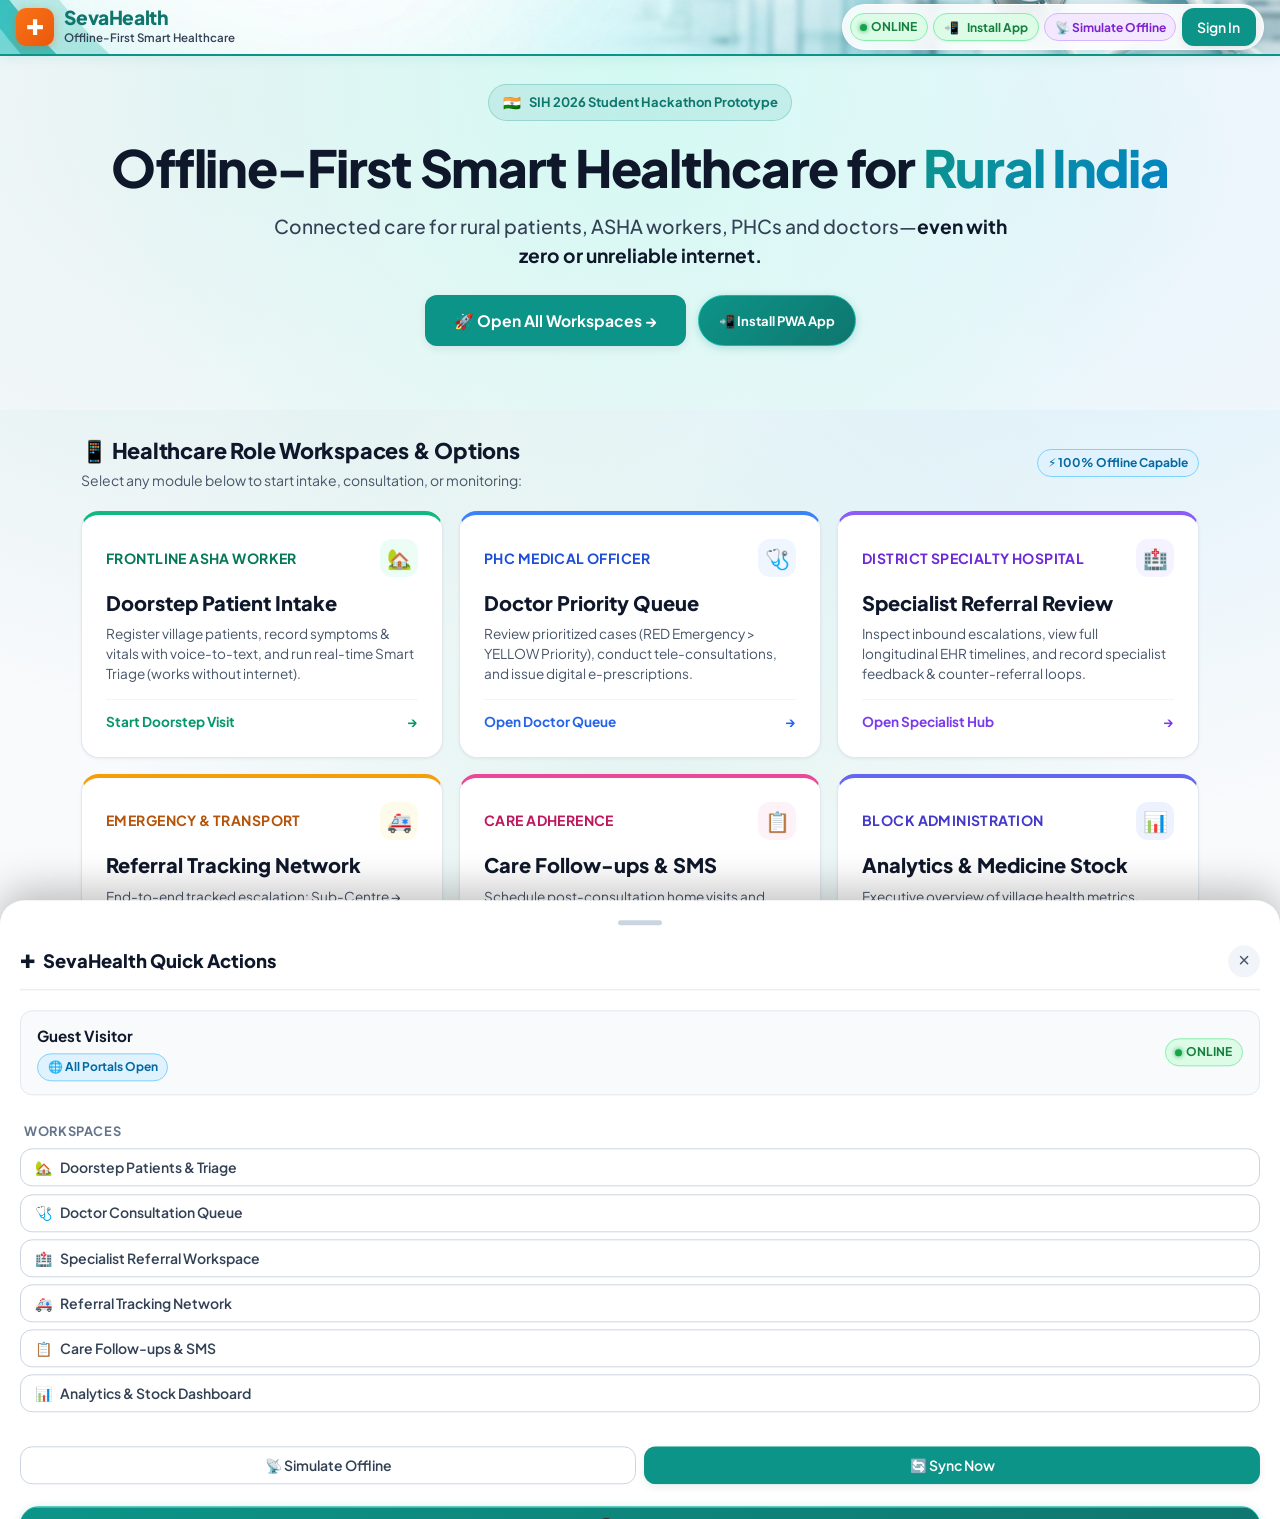
==== commit 466025f2: "feat(branding): change logo and app icon color to orange and restrict language selector to login pag" ====
--- a/frontend/index.html
+++ b/frontend/index.html
@@ -8,13 +8,13 @@
   <link rel="manifest" href="manifest.json">
   <link rel="icon" type="image/png" sizes="192x192" href="icons/icon-192.png">
   <link rel="apple-touch-icon" href="icons/icon-192.png">
-  <meta name="theme-color" content="#0d9488">
+  <meta name="theme-color" content="#ea580c">
   <meta name="apple-mobile-web-app-capable" content="yes">
   <meta name="apple-mobile-web-app-status-bar-style" content="default">
   <link rel="preconnect" href="https://fonts.googleapis.com">
   <link rel="preconnect" href="https://fonts.gstatic.com" crossorigin>
   <link href="https://fonts.googleapis.com/css2?family=Plus+Jakarta+Sans:wght@400;500;600;700;800&display=swap" rel="stylesheet">
-  <link rel="stylesheet" href="css/style.css?v=3.6.0">
+  <link rel="stylesheet" href="css/style.css?v=3.7.0">
 </head>
 <body class="page-landing has-bottom-nav">
 
@@ -30,12 +30,6 @@
       </a>
 
       <div class="header-controls">
-        <!-- Language Switcher -->
-        <select id="lang-select">
-          <option value="en">🌐 English</option>
-          <option value="te">🌐 తెలుగు</option>
-        </select>
-
         <span id="network-status-badge" class="badge badge-status-online">
           <span class="badge-status-dot status-online"></span>
           <span>ONLINE</span>
@@ -344,9 +338,9 @@
     <p>&copy; 2026 <strong>SevaHealth</strong> &bull; Offline-First Smart Healthcare for Rural India</p>
   </footer>
 
-  <script src="js/api.js?v=3.6.0"></script>
-  <script src="js/i18n.js?v=3.6.0"></script>
-  <script src="js/offline.js?v=3.6.0"></script>
-  <script src="js/auth.js?v=3.6.0"></script>
+  <script src="js/api.js?v=3.7.0"></script>
+  <script src="js/i18n.js?v=3.7.0"></script>
+  <script src="js/offline.js?v=3.7.0"></script>
+  <script src="js/auth.js?v=3.7.0"></script>
 </body>
 </html>
--- a/frontend/css/style.css
+++ b/frontend/css/style.css
@@ -213,7 +213,7 @@
 .brand-icon {
   width: 38px;
   height: 38px;
-  background: linear-gradient(135deg, #0d9488, #059669);
+  background: linear-gradient(135deg, #f97316, #ea580c);
   color: var(--white);
   border-radius: 10px;
   display: flex;
@@ -221,7 +221,7 @@
   justify-content: center;
   font-size: 1.35rem;
   font-weight: 800;
-  box-shadow: 0 2px 8px rgba(13, 148, 136, 0.3);
+  box-shadow: 0 2px 8px rgba(234, 88, 12, 0.35);
   flex-shrink: 0;
 }
 
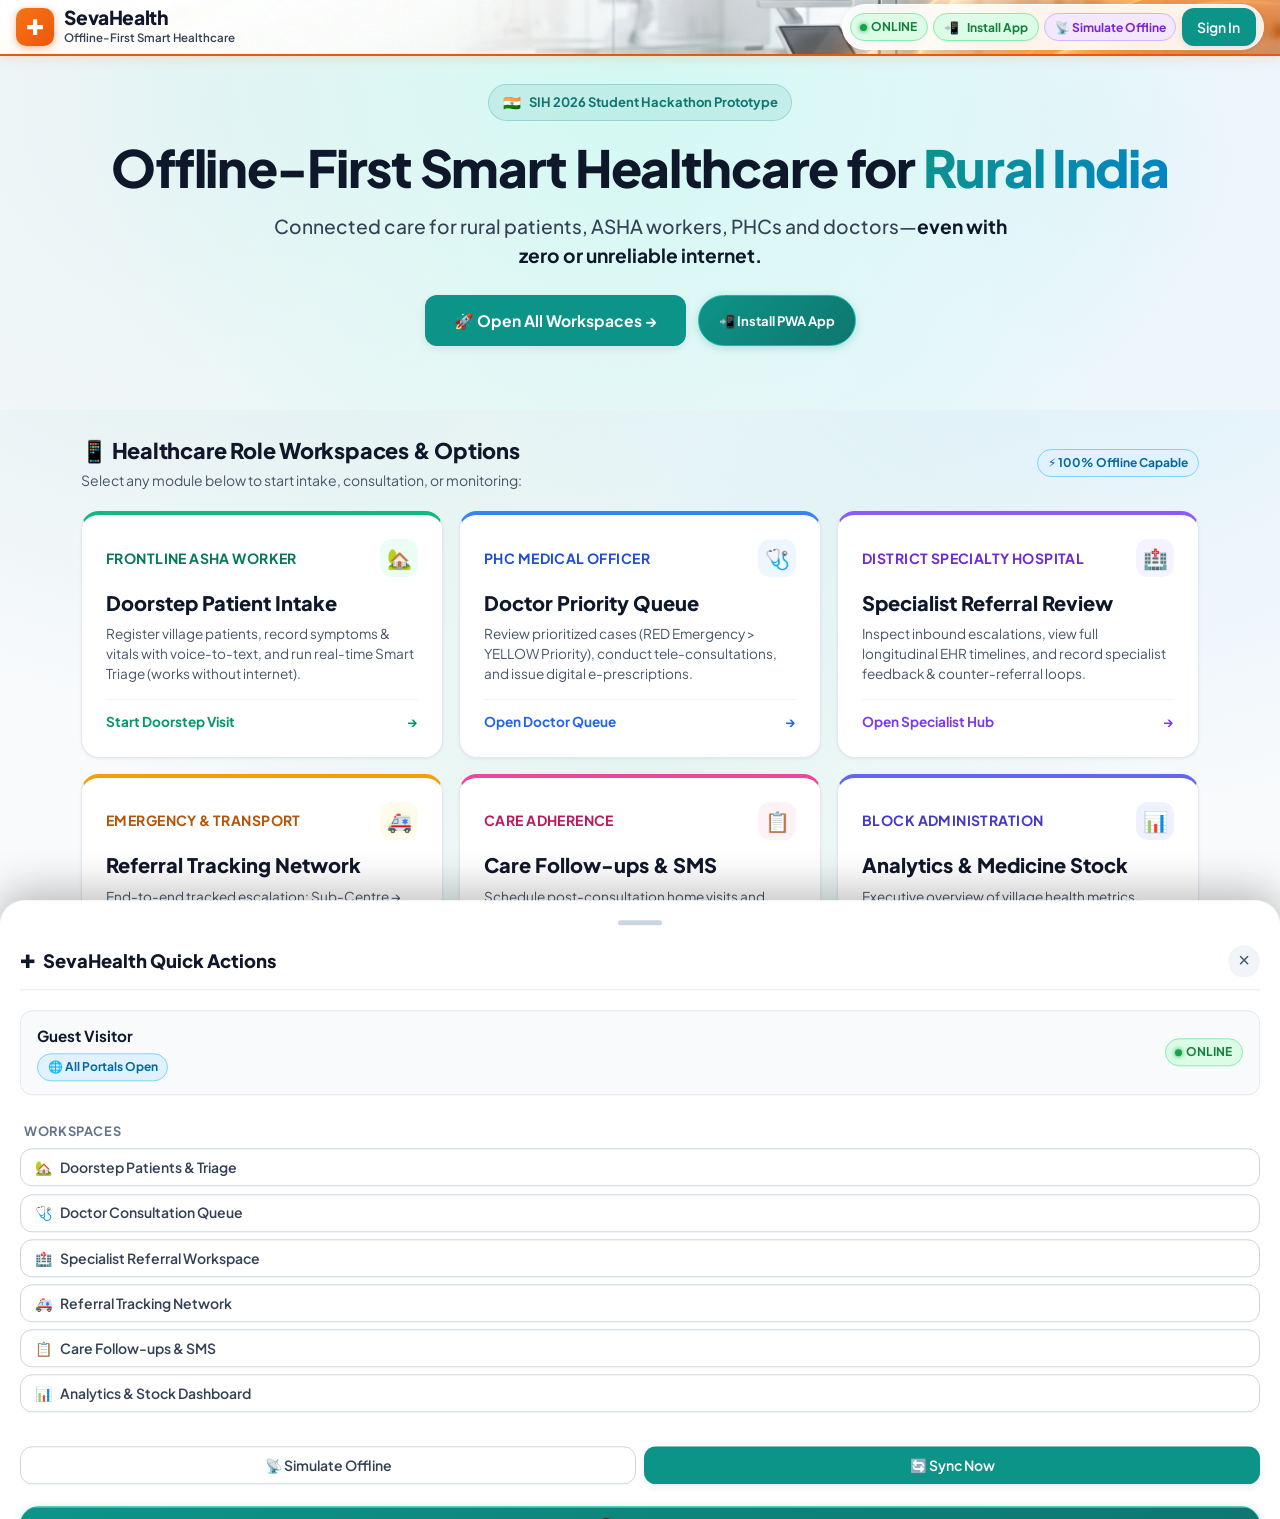
==== commit f2e8945a: "fix(branding): enforce orange plus logo across all headers, icons, and inline styles with proactive " ====
--- a/frontend/index.html
+++ b/frontend/index.html
@@ -14,7 +14,7 @@
   <link rel="preconnect" href="https://fonts.googleapis.com">
   <link rel="preconnect" href="https://fonts.gstatic.com" crossorigin>
   <link href="https://fonts.googleapis.com/css2?family=Plus+Jakarta+Sans:wght@400;500;600;700;800&display=swap" rel="stylesheet">
-  <link rel="stylesheet" href="css/style.css?v=3.7.0">
+  <link rel="stylesheet" href="css/style.css?v=3.8.0">
 </head>
 <body class="page-landing has-bottom-nav">
 
@@ -22,7 +22,7 @@
   <header class="site-header">
     <div class="header-container">
       <a href="index.html" class="brand">
-        <div class="brand-icon">✚</div>
+        <div class="brand-icon" style="background: linear-gradient(135deg, #f97316, #ea580c) !important; color: #ffffff !important; box-shadow: 0 2px 8px rgba(234, 88, 12, 0.4) !important;">✚</div>
         <div class="brand-text">
           <h1 data-i18n="app_title">SevaHealth</h1>
           <span data-i18n="app_subtitle">Offline-First Smart Healthcare</span>
@@ -338,9 +338,9 @@
     <p>&copy; 2026 <strong>SevaHealth</strong> &bull; Offline-First Smart Healthcare for Rural India</p>
   </footer>
 
-  <script src="js/api.js?v=3.7.0"></script>
-  <script src="js/i18n.js?v=3.7.0"></script>
-  <script src="js/offline.js?v=3.7.0"></script>
-  <script src="js/auth.js?v=3.7.0"></script>
+  <script src="js/api.js?v=3.8.0"></script>
+  <script src="js/i18n.js?v=3.8.0"></script>
+  <script src="js/offline.js?v=3.8.0"></script>
+  <script src="js/auth.js?v=3.8.0"></script>
 </body>
 </html>
--- a/frontend/css/style.css
+++ b/frontend/css/style.css
@@ -177,12 +177,12 @@
    Header & Top Navigation
    -------------------------------------------------------------------------- */
 .site-header {
-  background: #ffffff url('../images/header-banner.jpg') no-repeat right center / cover;
-  border-bottom: 2px solid #0d9488;
+  background: #ffffff url('../images/header-banner.jpg?v=3.8.0') no-repeat right center / cover;
+  border-bottom: 2px solid #ea580c;
   position: sticky;
   top: 0;
   z-index: 100;
-  box-shadow: 0 2px 12px rgba(13, 148, 136, 0.1);
+  box-shadow: 0 2px 12px rgba(234, 88, 12, 0.15);
   min-height: 52px;
   display: flex;
   align-items: center;
@@ -213,22 +213,22 @@
 .brand-icon {
   width: 38px;
   height: 38px;
-  background: linear-gradient(135deg, #f97316, #ea580c);
-  color: var(--white);
+  background: linear-gradient(135deg, #f97316, #ea580c) !important;
+  color: #ffffff !important;
   border-radius: 10px;
   display: flex;
   align-items: center;
   justify-content: center;
   font-size: 1.35rem;
   font-weight: 800;
-  box-shadow: 0 2px 8px rgba(234, 88, 12, 0.35);
+  box-shadow: 0 2px 8px rgba(234, 88, 12, 0.4) !important;
   flex-shrink: 0;
 }
 
 .brand-text h1 {
   font-size: 1.2rem;
   font-weight: 800;
-  color: #0f766e;
+  color: #0f172a;
   line-height: 1.1;
   letter-spacing: -0.02em;
   margin: 0;
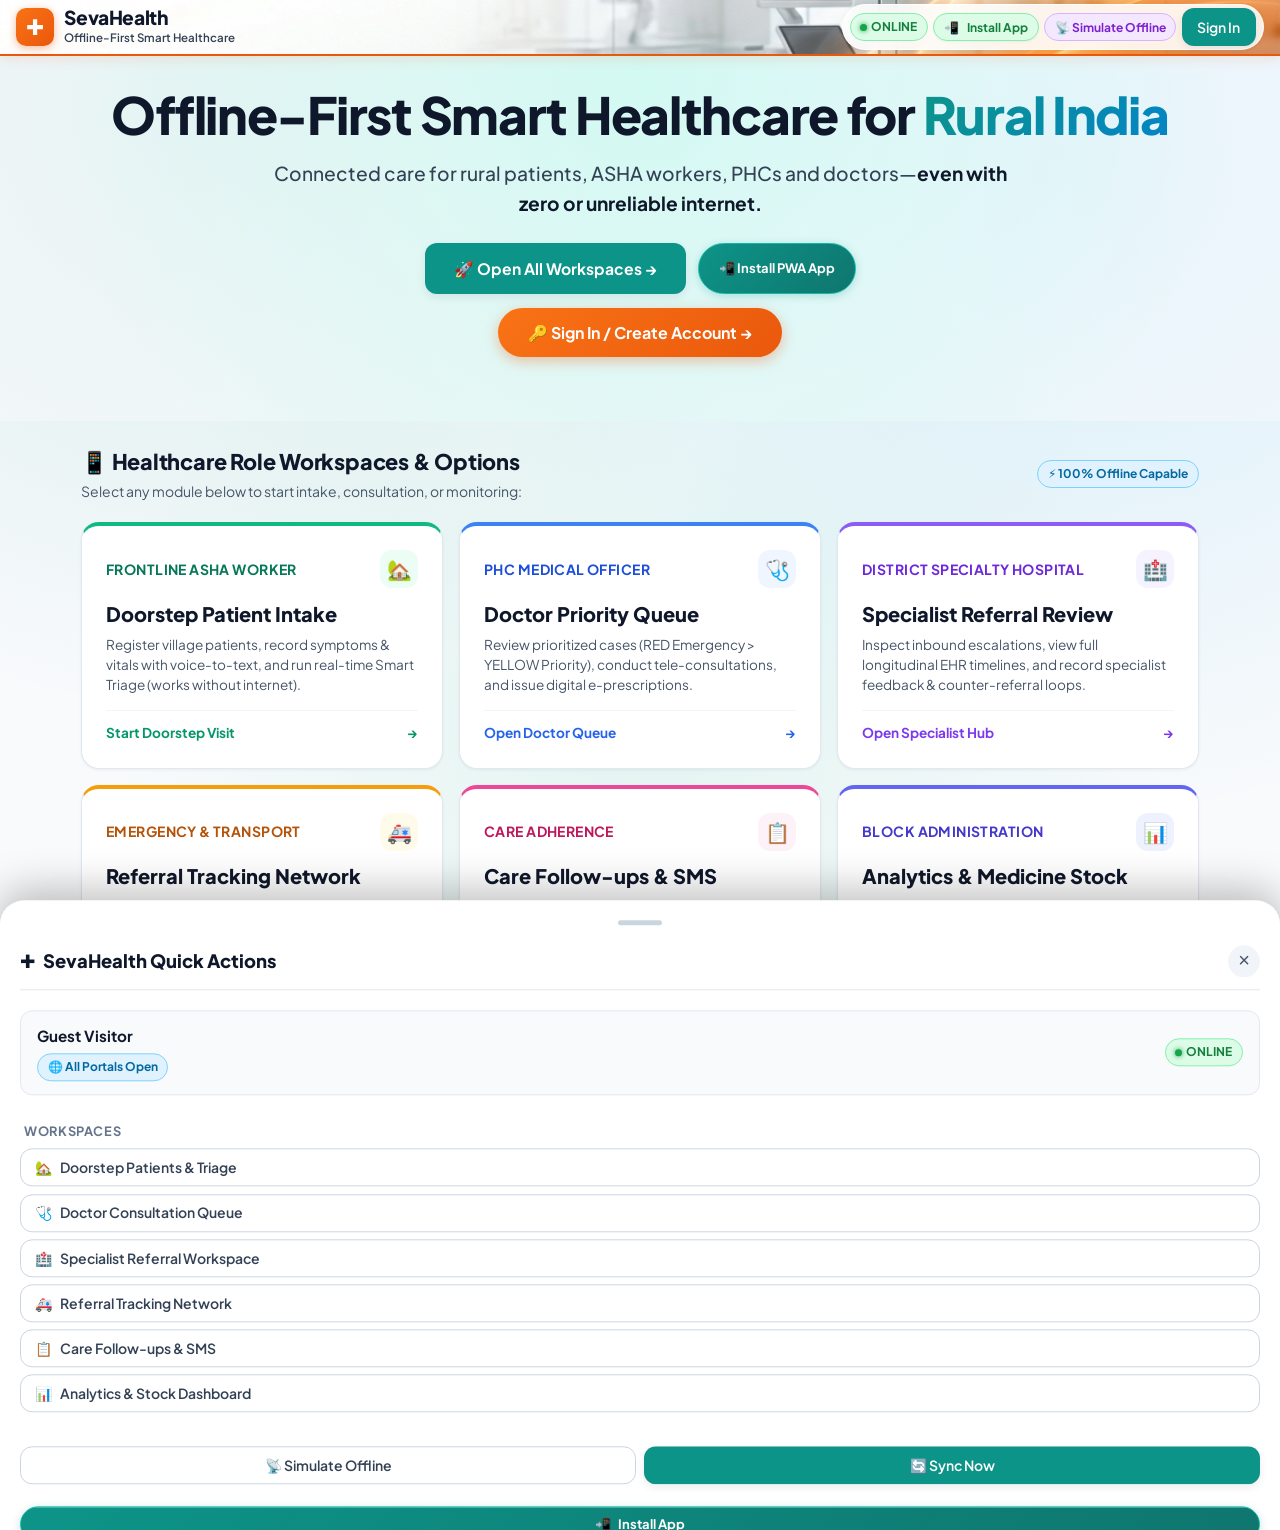
==== commit 383907fa: "feat(ui): remove bottom options navigation bar, add Sign In/Create Account below Install PWA, and re" ====
--- a/frontend/index.html
+++ b/frontend/index.html
@@ -4,7 +4,7 @@
   <meta charset="UTF-8">
   <meta name="viewport" content="width=device-width, initial-scale=1.0, maximum-scale=1.0, user-scalable=no, viewport-fit=cover">
   <title>SevaHealth - Offline-First Smart Healthcare for Rural India</title>
-  <meta name="description" content="Connected care for rural patients, ASHA workers, PHCs and doctors—even with unreliable internet. SIH 2026 Prototype.">
+  <meta name="description" content="Connected care for rural patients, ASHA workers, PHCs and doctors—even with unreliable internet.">
   <link rel="manifest" href="manifest.json">
   <link rel="icon" type="image/png" sizes="192x192" href="icons/icon-192.png">
   <link rel="apple-touch-icon" href="icons/icon-192.png">
@@ -14,9 +14,9 @@
   <link rel="preconnect" href="https://fonts.googleapis.com">
   <link rel="preconnect" href="https://fonts.gstatic.com" crossorigin>
   <link href="https://fonts.googleapis.com/css2?family=Plus+Jakarta+Sans:wght@400;500;600;700;800&display=swap" rel="stylesheet">
-  <link rel="stylesheet" href="css/style.css?v=3.8.0">
+  <link rel="stylesheet" href="css/style.css?v=3.9.0">
 </head>
-<body class="page-landing has-bottom-nav">
+<body class="page-landing">
 
   <!-- Top Navigation Header (Mobile App Bar) -->
   <header class="site-header">
@@ -61,11 +61,6 @@
     <section style="padding: 1.75rem 1rem 2rem; background: radial-gradient(circle at 50% 5%, rgba(204, 251, 241, 0.75) 0%, rgba(248, 250, 252, 0.5) 80%);">
       <div style="max-width: 1100px; margin: 0 auto; text-align: center;">
 
-        <div style="display: inline-flex; align-items: center; gap: 0.5rem; background: rgba(13, 148, 136, 0.1); border: 1px solid rgba(13, 148, 136, 0.25); padding: 0.35rem 0.85rem; border-radius: 9999px; margin-bottom: 1rem;">
-          <span style="font-size: 0.9rem;">🇮🇳</span>
-          <span style="font-size: 0.8125rem; font-weight: 700; color: #0f766e;">SIH 2026 Student Hackathon Prototype</span>
-        </div>
-
         <h1 style="font-size: clamp(1.75rem, 5vw, 3.2rem); font-weight: 800; color: var(--slate-900); line-height: 1.2; margin-bottom: 0.85rem; letter-spacing: -0.025em;">
           Offline-First Smart Healthcare for <span style="color: var(--primary); background: linear-gradient(135deg, var(--primary), #0284c7); -webkit-background-clip: text; -webkit-text-fill-color: transparent;">Rural India</span>
         </h1>
@@ -75,13 +70,18 @@
         </p>
 
         <!-- Quick Action Primary Buttons -->
-        <div style="display: flex; gap: 0.75rem; justify-content: center; flex-wrap: wrap; margin-bottom: 2rem;">
-          <a href="login.html" class="btn btn-primary" style="padding: 0.75rem 1.75rem; font-weight: 700;">
-            🚀 Open All Workspaces &rarr;
+        <div style="display: flex; flex-direction: column; align-items: center; gap: 0.85rem; margin-bottom: 2rem;">
+          <div style="display: flex; gap: 0.75rem; justify-content: center; flex-wrap: wrap;">
+            <a href="login.html" class="btn btn-primary" style="padding: 0.75rem 1.75rem; font-weight: 700;">
+              🚀 Open All Workspaces &rarr;
+            </a>
+            <button class="btn btn-install-app" onclick="triggerPWAInstall()" style="padding: 0.75rem 1.25rem;">
+              📲 Install PWA App
+            </button>
+          </div>
+          <a href="login.html" class="btn" style="padding: 0.75rem 1.85rem; font-weight: 700; background: linear-gradient(135deg, #f97316, #ea580c); color: #ffffff; border-radius: 9999px; text-decoration: none; display: inline-flex; align-items: center; gap: 0.5rem; box-shadow: 0 4px 14px rgba(234, 88, 12, 0.35); font-size: 1rem; border: none;">
+            🔑 Sign In / Create Account &rarr;
           </a>
-          <button class="btn btn-install-app" onclick="triggerPWAInstall()" style="padding: 0.75rem 1.25rem;">
-            📲 Install PWA App
-          </button>
         </div>
 
       </div>
@@ -309,38 +309,16 @@
     </div>
   </div>
 
-  <!-- Native Mobile Bottom Navigation Bar (5 Main Tabs) -->
-  <nav class="mobile-bottom-nav">
-    <a href="index.html" class="mobile-nav-item active">
-      <span class="mobile-nav-icon">🏠</span>
-      <span class="mobile-nav-label">Home</span>
-    </a>
-    <a href="dashboard.html" class="mobile-nav-item">
-      <span class="mobile-nav-icon">📊</span>
-      <span class="mobile-nav-label" data-i18n="nav_dashboard">Dashboard</span>
-    </a>
-    <a href="patient.html" class="mobile-nav-item">
-      <span class="mobile-nav-icon">🏡</span>
-      <span class="mobile-nav-label" data-i18n="nav_patients">Patients</span>
-    </a>
-    <a href="doctor.html" class="mobile-nav-item">
-      <span class="mobile-nav-icon">🩺</span>
-      <span class="mobile-nav-label" data-i18n="nav_doctor_queue">Doctor</span>
-    </a>
-    <a href="login.html" class="mobile-nav-item">
-      <span class="mobile-nav-icon">🔑</span>
-      <span class="mobile-nav-label" data-i18n="sign_in">Sign In</span>
-    </a>
-  </nav>
+
 
   <!-- Footer -->
   <footer style="background: var(--white); border-top: 1px solid var(--slate-200); padding: 1.5rem; text-align: center; font-size: 0.85rem; color: var(--slate-500); margin-top: auto;">
     <p>&copy; 2026 <strong>SevaHealth</strong> &bull; Offline-First Smart Healthcare for Rural India</p>
   </footer>
 
-  <script src="js/api.js?v=3.8.0"></script>
-  <script src="js/i18n.js?v=3.8.0"></script>
-  <script src="js/offline.js?v=3.8.0"></script>
-  <script src="js/auth.js?v=3.8.0"></script>
+  <script src="js/api.js?v=3.9.0"></script>
+  <script src="js/i18n.js?v=3.9.0"></script>
+  <script src="js/offline.js?v=3.9.0"></script>
+  <script src="js/auth.js?v=3.9.0"></script>
 </body>
 </html>
--- a/frontend/css/style.css
+++ b/frontend/css/style.css
@@ -1299,19 +1299,20 @@
 }
 
 /* --------------------------------------------------------------------------
-   Native App Bottom Navigation Bar (Amazon / Play Store Style)
+   Mobile App Layout & Media Queries
    -------------------------------------------------------------------------- */
 .mobile-bottom-nav {
-  display: none;
-}
-
-/* --------------------------------------------------------------------------
-   Comprehensive Media Queries for Android, iOS & Mobile Screens
-   -------------------------------------------------------------------------- */
+  display: none !important;
+}
+
+body.has-bottom-nav {
+  padding-bottom: 0 !important;
+}
+
 @media (max-width: 768px) {
   /* Viewport and App layout reset */
   body {
-    padding-bottom: calc(var(--bottom-nav-height) + env(safe-area-inset-bottom, 0px)) !important;
+    padding-bottom: 0 !important;
   }
 
   .app-layout {
@@ -1380,27 +1381,13 @@
     max-width: 82px !important;
   }
 
-  /* Native Mobile Bottom Navigation Bar */
+  /* Native Mobile Bottom Navigation Bar (Hidden per user request) */
   body.has-bottom-nav {
-    padding-bottom: calc(var(--bottom-nav-height) + env(safe-area-inset-bottom, 0px) + 16px) !important;
+    padding-bottom: 0 !important;
   }
 
   .mobile-bottom-nav {
-    display: flex;
-    position: fixed;
-    bottom: 0;
-    left: 0;
-    right: 0;
-    height: calc(var(--bottom-nav-height) + env(safe-area-inset-bottom, 0px));
-    padding-bottom: env(safe-area-inset-bottom, 0px);
-    background: rgba(255, 255, 255, 0.97);
-    backdrop-filter: blur(20px);
-    -webkit-backdrop-filter: blur(20px);
-    border-top: 1px solid rgba(226, 232, 240, 0.95);
-    box-shadow: 0 -4px 20px rgba(15, 23, 42, 0.08);
-    z-index: 990;
-    justify-content: space-around;
-    align-items: center;
+    display: none !important;
   }
 
   .mobile-nav-item {
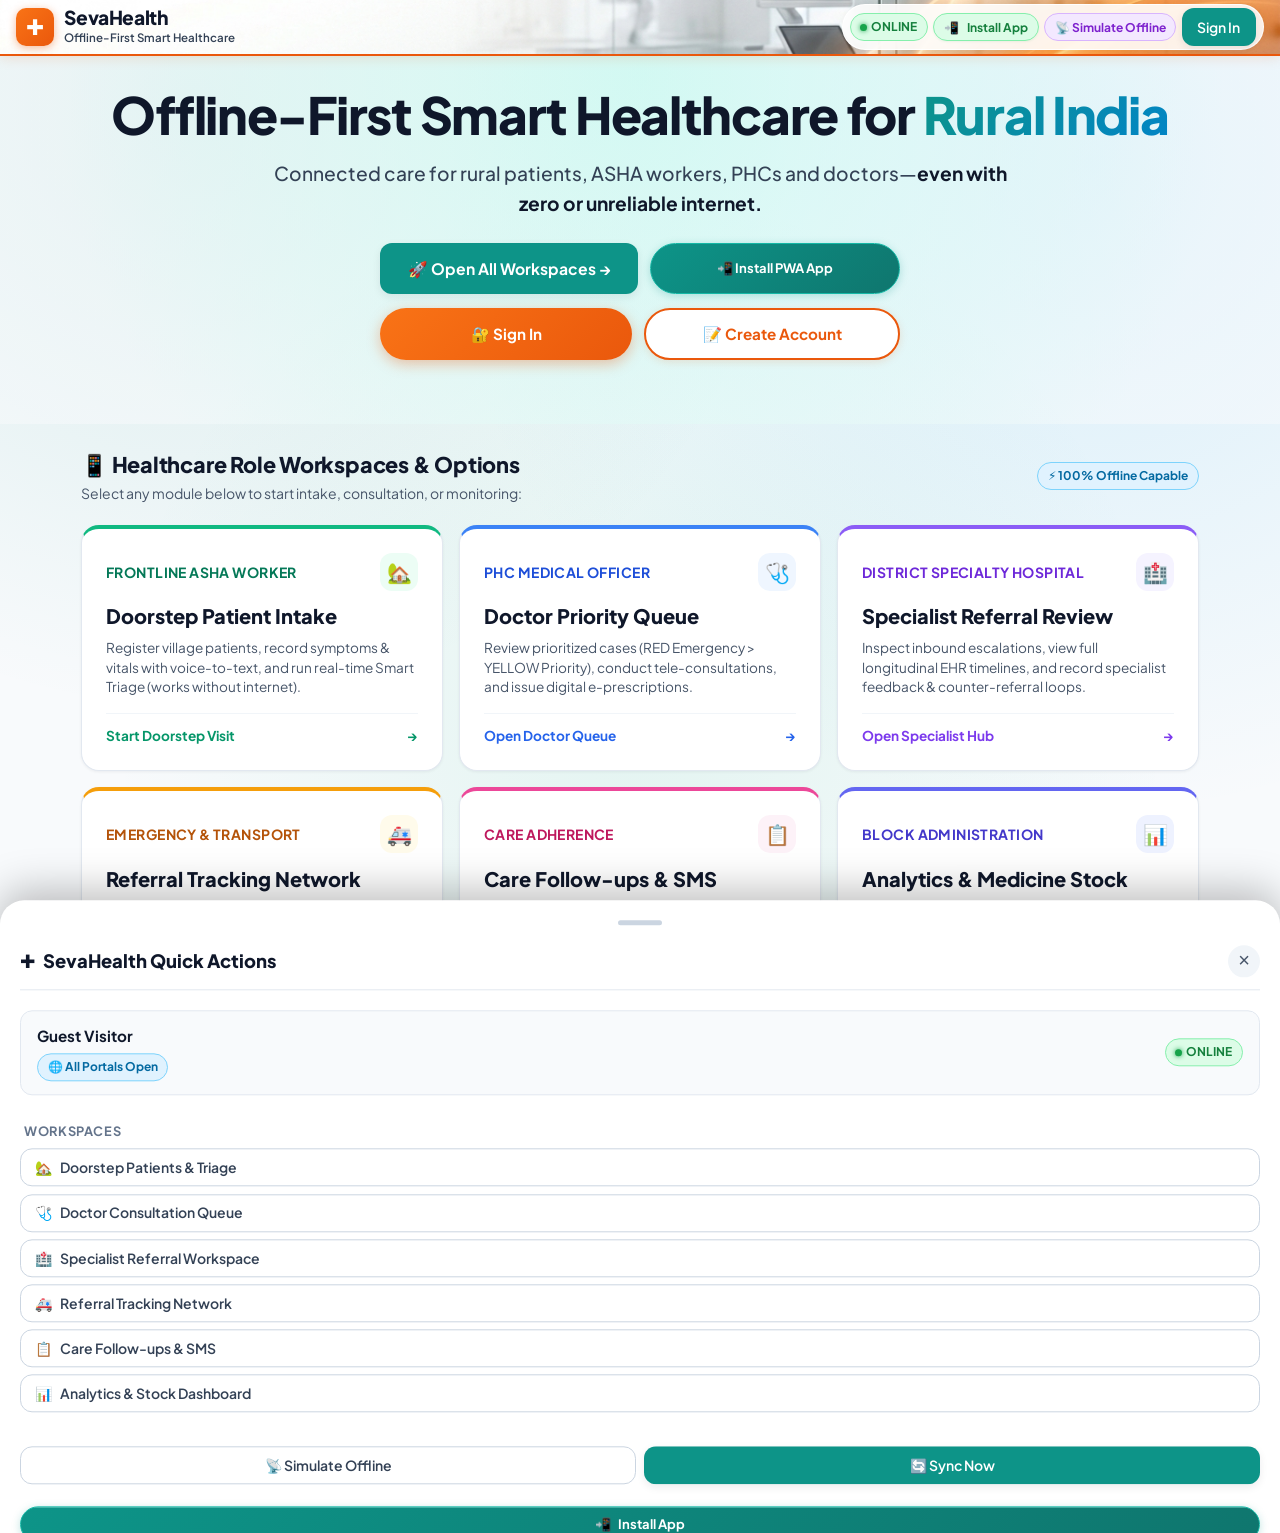
==== commit 78dc94a0: "fix(auth): direct tab routing for Sign In and Create Account buttons, prevent unwanted redirects, an" ====
--- a/frontend/index.html
+++ b/frontend/index.html
@@ -14,7 +14,7 @@
   <link rel="preconnect" href="https://fonts.googleapis.com">
   <link rel="preconnect" href="https://fonts.gstatic.com" crossorigin>
   <link href="https://fonts.googleapis.com/css2?family=Plus+Jakarta+Sans:wght@400;500;600;700;800&display=swap" rel="stylesheet">
-  <link rel="stylesheet" href="css/style.css?v=3.9.0">
+  <link rel="stylesheet" href="css/style.css?v=3.9.5">
 </head>
 <body class="page-landing">
 
@@ -70,18 +70,24 @@
         </p>
 
         <!-- Quick Action Primary Buttons -->
-        <div style="display: flex; flex-direction: column; align-items: center; gap: 0.85rem; margin-bottom: 2rem;">
-          <div style="display: flex; gap: 0.75rem; justify-content: center; flex-wrap: wrap;">
-            <a href="login.html" class="btn btn-primary" style="padding: 0.75rem 1.75rem; font-weight: 700;">
+        <div style="display: flex; flex-direction: column; align-items: center; gap: 0.85rem; margin-bottom: 2rem; width: 100%; max-width: 520px; margin-left: auto; margin-right: auto;">
+          <div style="display: flex; gap: 0.75rem; justify-content: center; flex-wrap: wrap; width: 100%;">
+            <a href="login.html?tab=login" class="btn btn-primary" style="padding: 0.75rem 1.5rem; font-weight: 700; flex: 1; min-width: 170px; text-align: center;">
               🚀 Open All Workspaces &rarr;
             </a>
-            <button class="btn btn-install-app" onclick="triggerPWAInstall()" style="padding: 0.75rem 1.25rem;">
+            <button class="btn btn-install-app" onclick="triggerPWAInstall()" style="padding: 0.75rem 1.25rem; flex: 1; min-width: 150px;">
               📲 Install PWA App
             </button>
           </div>
-          <a href="login.html" class="btn" style="padding: 0.75rem 1.85rem; font-weight: 700; background: linear-gradient(135deg, #f97316, #ea580c); color: #ffffff; border-radius: 9999px; text-decoration: none; display: inline-flex; align-items: center; gap: 0.5rem; box-shadow: 0 4px 14px rgba(234, 88, 12, 0.35); font-size: 1rem; border: none;">
-            🔑 Sign In / Create Account &rarr;
-          </a>
+          
+          <div style="display: flex; gap: 0.75rem; justify-content: center; flex-wrap: wrap; width: 100%;">
+            <a href="login.html?tab=login" class="btn" style="flex: 1; min-width: 140px; padding: 0.75rem 1.25rem; font-weight: 700; background: linear-gradient(135deg, #f97316, #ea580c); color: #ffffff; border-radius: 9999px; text-decoration: none; display: inline-flex; align-items: center; justify-content: center; gap: 0.4rem; box-shadow: 0 4px 14px rgba(234, 88, 12, 0.35); font-size: 0.95rem; border: none;">
+              🔐 Sign In
+            </a>
+            <a href="login.html?tab=register" class="btn" style="flex: 1; min-width: 150px; padding: 0.75rem 1.25rem; font-weight: 700; background: #ffffff; color: #ea580c; border: 2px solid #ea580c; border-radius: 9999px; text-decoration: none; display: inline-flex; align-items: center; justify-content: center; gap: 0.4rem; box-shadow: 0 2px 8px rgba(234, 88, 12, 0.15); font-size: 0.95rem;">
+              📝 Create Account
+            </a>
+          </div>
         </div>
 
       </div>
@@ -316,9 +322,9 @@
     <p>&copy; 2026 <strong>SevaHealth</strong> &bull; Offline-First Smart Healthcare for Rural India</p>
   </footer>
 
-  <script src="js/api.js?v=3.9.0"></script>
-  <script src="js/i18n.js?v=3.9.0"></script>
-  <script src="js/offline.js?v=3.9.0"></script>
-  <script src="js/auth.js?v=3.9.0"></script>
+  <script src="js/api.js?v=3.9.5"></script>
+  <script src="js/i18n.js?v=3.9.5"></script>
+  <script src="js/offline.js?v=3.9.5"></script>
+  <script src="js/auth.js?v=3.9.5"></script>
 </body>
 </html>
